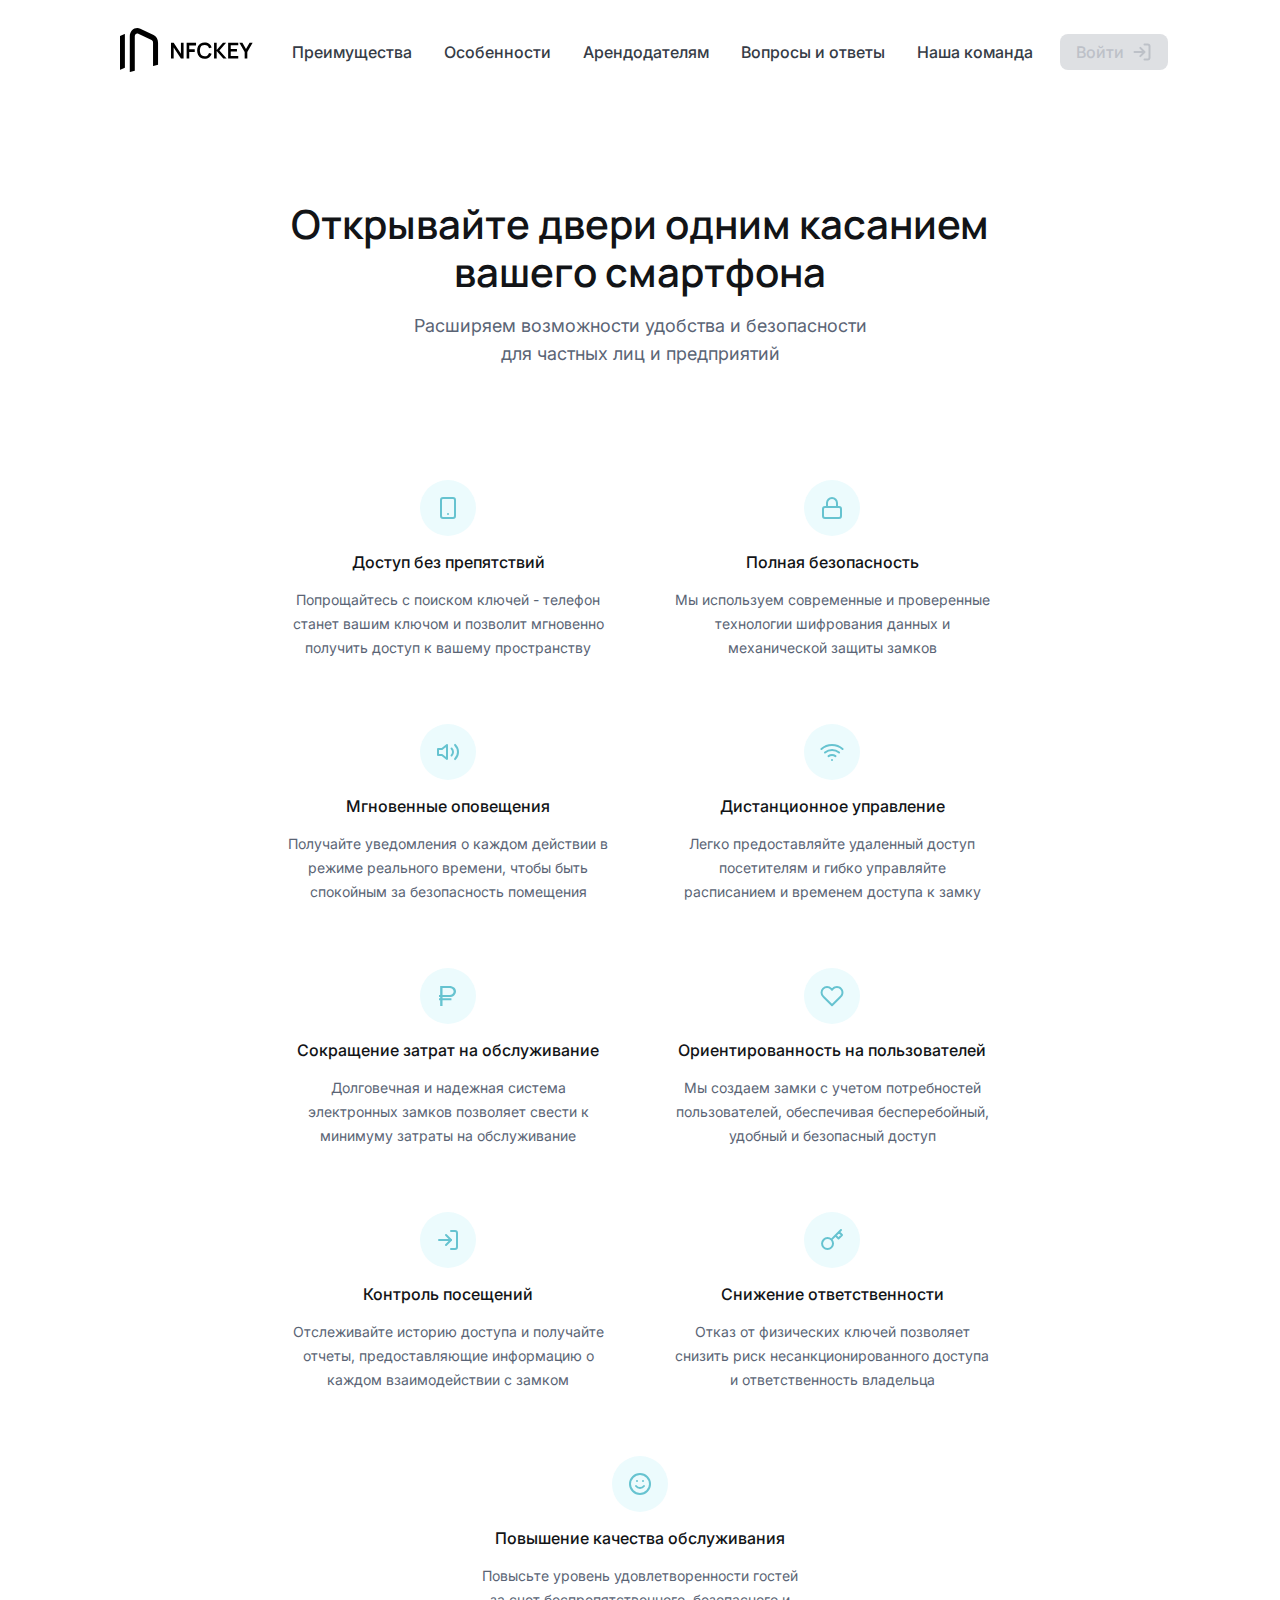
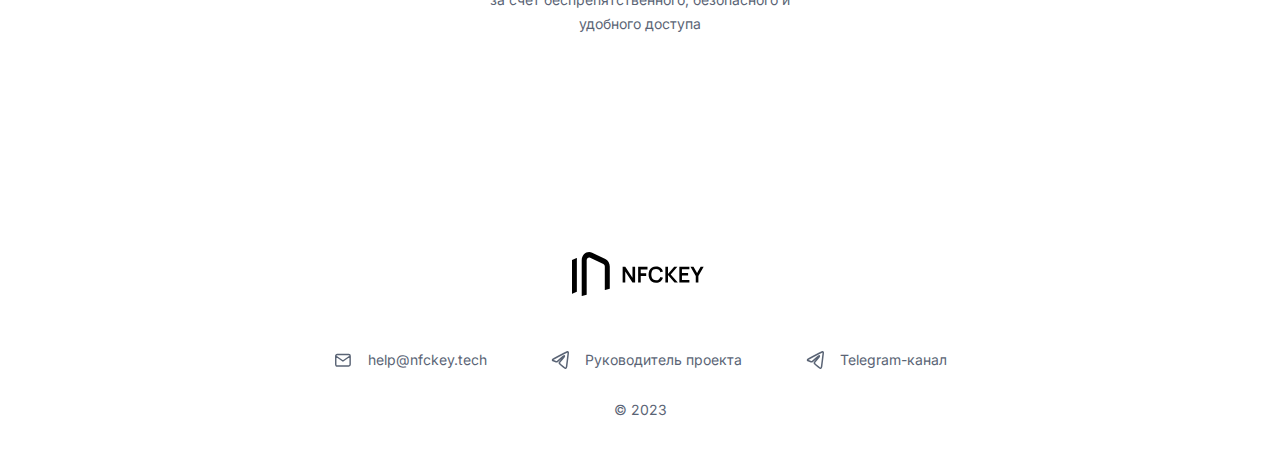
==== advantages.html @ e95ec953 "feat: :sparkles: add landlords page" ====
<!DOCTYPE html>
<html lang="ru" prefix="og: https://ogp.me/ns#">

<head>
  <meta charset="UTF-8">
  <meta http-equiv="X-UA-Compatible" content="IE=edge">
  <meta http-equiv="Content-Type" content="text/html; charset=UTF-8">
  <meta name="viewport" content="width=device-width, initial-scale=1.0">
  
  <title>NFCKEY - Преимущества</title>
  <meta name="description" content="Ознакомьтесь с преимуществами наших умных замков. Узнайте, как мы расширяем возможности удобства и безопасности для частных лиц и предприятий.">
  <meta name="keywords" content="NFCKEY, NFC замок, NFC-замок, замок с NFC, умный замок, преимущества, преимущества замка, для корпоративных клиентов, для юридических лиц">
  
  <meta property="og:type" content="website">
  <meta property="og:title" content="NFCKEY - Преимущества">
  <meta property="og:description" content="Ознакомьтесь с преимуществами наших умных замков. Узнайте, как мы расширяем возможности удобства и безопасности для частных лиц и предприятий.">
  <meta property="og:image" content="https://nfckey.tech/images/thumbnail.png">
  <meta property="og:url" content="https://nfckey.tech">
  
  <meta name="twitter:card" content="summary_large_image">
  <meta name="twitter:title" content="NFCKEY - Преимущества">
  <meta name="twitter:description" content="Ознакомьтесь с преимуществами наших умных замков. Узнайте, как мы расширяем возможности удобства и безопасности для частных лиц и предприятий.">
  <meta name="twitter:image" content="https://nfckey.tech/images/thumbnail.png">

  <link rel="apple-touch-icon" sizes="180x180" href="/apple-touch-icon.png">
  <link rel="shortcut icon" type="image/x-icon" href="/favicon.ico">
  <link rel="icon" type="image/png" sizes="48x48" href="/favicon-48x48.png">
  <link rel="icon" type="image/png" sizes="32x32" href="/favicon-32x32.png">
  <link rel="icon" type="image/png" sizes="16x16" href="/favicon-16x16.png">
  <link rel="manifest" href="/site.webmanifest">
  <link rel="mask-icon" href="/safari-pinned-tab.svg" color="#5bbad5">
  <meta name="msapplication-TileColor" content="#ffffff">
  <meta name="theme-color" content="#ffffff">

  <meta name="yandex-verification" content="b63229a585d11a36" />

  <link rel="preconnect" href="https://fonts.googleapis.com">
  <link rel="preconnect" href="https://fonts.gstatic.com" crossorigin>
  <link rel="preload" as="style" href="https://fonts.googleapis.com/css2?family=Inter:wght@400;500&family=Manrope:wght@500;600;700&display=swap">
  <link rel="stylesheet" href="https://fonts.googleapis.com/css2?family=Inter:wght@400;500&family=Manrope:wght@500;600;700&display=swap">

  <link rel="stylesheet" href="css/style.css">
  <link rel="stylesheet" href="css/adaptive.css">
  <script src="js/main.js"></script>
</head>

<body>
  <header>
    <div class="container">
      <div class="header__row">
        <div class="logo">
          <a href="/"><img src="images/logo.svg" alt="Логотип NFCKEY" height="44px" class="logo-filter"></a>
        </div>
        <div class="menu__content">
          <div class="menu__action">
            <div class="menu__button">
              <div class="menu__button__base disabled">
                <a class="menu__button__base__text disabled h50-16-medium">Войти</a>
                <img src="images/login-disabled.svg">
              </div>
            </div>
          </div>
          <div class="menu__wrap-button">
            <img src="images/menu.svg" alt="Меню" class="menu__wrap-button__image">
          </div>
        </div>
        <div class="menu">
          <div class="menu__link">
            <div class="menu__link__item">
              <a href="./#advantages" class="menu__link__item__text h50-16-medium">Преимущества</a>
            </div>
          </div>
          <div class="menu__link">
            <div class="menu__link__item">
              <a href="./#features" class="menu__link__item__text h50-16-medium">Особенности</a>
            </div>
          </div>
          <div class="menu__link">
            <div class="menu__link__item">
              <a href="./landlords.html" class="menu__link__item__text h50-16-medium">Арендодателям</a>
            </div>
          </div>
          <div class="menu__link">
            <div class="menu__link__item">
              <a href="./#faq" class="menu__link__item__text h50-16-medium">Вопросы и ответы</a>
            </div>
          </div>
          <div class="menu__link">
            <div class="menu__link__item">
              <a href="./#team" class="menu__link__item__text h50-16-medium">Наша команда</a>
            </div>
          </div>
        </div>
      </div>
    </div>
  </header>

  <section id="advantages">
    <div class="container">
      <div class="row">
        <div class="subtitle-ca">
          <div class="subtitle-ca__content">
            <h1 class="subtitle-ca__content__title h400-40-semibold">Открывайте двери одним касанием вашего смартфона</h1>
            <p class="subtitle-ca__content__text para-medium-regular">Расширяем возможности удобства и безопасности <br id="adv__br">для частных лиц и предприятий</p>
          </div>
        </div>
        <div class="column column__advantages">
          <div class="advantage-column">
            <div class="advantage-column__content">
              <div class="icon-big">
                <img src="images/phone.svg" alt="Смартфон">
              </div>
            </div>
            <div class="advantage-column__content">
              <p class="advantage-column__content__title h50-16-medium">Доступ без препятствий</p>
              <p class="advantage-column__content__text para-xsmall-regular">Попрощайтесь с поиском ключей - телефон
                станет вашим ключом и позволит мгновенно получить доступ к вашему пространству</p>
            </div>
          </div>
          <div class="advantage-column">
            <div class="advantage-column__content">
              <div class="icon-big">
                <img src="images/lock.svg" alt="Замок">
              </div>
            </div>
            <div class="advantage-column__content">
              <p class="advantage-column__content__title h50-16-medium">Полная безопасность</p>
              <p class="advantage-column__content__text para-xsmall-regular">Мы используем современные и проверенные
                технологии шифрования данных и механической защиты замков</p>
            </div>
          </div>
          <div class="advantage-column">
            <div class="advantage-column__content">
              <div class="icon-big">
                <img src="images/notification.svg" alt="Уведомления">
              </div>
            </div>
            <div class="advantage-column__content">
              <p class="advantage-column__content__title h50-16-medium">Мгновенные оповещения</p>
              <p class="advantage-column__content__text para-xsmall-regular">Получайте уведомления о каждом действии в
                режиме реального времени, чтобы быть спокойным за безопасность помещения</p>
            </div>
          </div>
          <div class="advantage-column">
            <div class="advantage-column__content">
              <div class="icon-big">
                <img src="images/wireless.svg" alt="Дистанционное управление">
              </div>
            </div>
            <div class="advantage-column__content">
              <p class="advantage-column__content__title h50-16-medium">Дистанционное управление</p>
              <p class="advantage-column__content__text para-xsmall-regular">Легко предоставляйте удаленный доступ
                посетителям и гибко управляйте расписанием и временем доступа к замку</p>
            </div>
          </div>
          <div class="advantage-column">
            <div class="advantage-column__content">
              <div class="icon-big">
                <img src="images/ruble.svg" alt="Цена">
              </div>
            </div>
            <div class="advantage-column__content">
              <p class="advantage-column__content__title h50-16-medium">Сокращение затрат на обслуживание</p>
              <p class="advantage-column__content__text para-xsmall-regular">Долговечная и надежная система электронных
                замков позволяет свести к минимуму затраты на обслуживание</p>
            </div>
          </div>
          <div class="advantage-column">
            <div class="advantage-column__content">
              <div class="icon-big">
                <img src="images/heart.svg" alt="&lt;3">
              </div>
            </div>
            <div class="advantage-column__content">
              <p class="advantage-column__content__title h50-16-medium">Ориентированность на пользователей</p>
              <p class="advantage-column__content__text para-xsmall-regular">Мы создаем замки с учетом потребностей
                пользователей, обеспечивая бесперебойный, удобный и безопасный доступ</p>
            </div>
          </div>
          <div class="advantage-column">
            <div class="advantage-column__content">
              <div class="icon-big">
                <img src="images/enter.svg" alt="Вход">
              </div>
            </div>
            <div class="advantage-column__content">
              <p class="advantage-column__content__title h50-16-medium">Контроль посещений</p>
              <p class="advantage-column__content__text para-xsmall-regular">Отслеживайте историю доступа и получайте отчеты, предоставляющие информацию о каждом взаимодействии с замком</p>
            </div>
          </div>
          <div class="advantage-column">
            <div class="advantage-column__content">
              <div class="icon-big">
                <img src="images/key.svg" alt="Ключ">
              </div>
            </div>
            <div class="advantage-column__content">
              <p class="advantage-column__content__title h50-16-medium">Снижение ответственности</p>
              <p class="advantage-column__content__text para-xsmall-regular">Отказ от физических ключей позволяет снизить риск несанкционированного доступа и ответственность владельца</p>
            </div>
          </div>
          <div class="advantage-column">
            <div class="advantage-column__content">
              <div class="icon-big">
                <img src="images/smile.svg" alt="Удовлетворенный гость">
              </div>
            </div>
            <div class="advantage-column__content">
              <p class="advantage-column__content__title h50-16-medium">Повышение качества обслуживания</p>
              <p class="advantage-column__content__text para-xsmall-regular">Повысьте уровень удовлетворенности гостей за счет беспрепятственного, безопасного и удобного доступа</p>
            </div>
          </div>
        </div>
      </div>
    </div>
  </section>

  <footer>
    <div class="container">
      <div class="row footer__row">
        <div class="logo">
          <a href="/"><img src="images/logo.svg" alt="Логотип NFCKEY" height="44px" class="logo-filter"></a>
        </div>
        <div class="footer__content">
          <!-- <div class="footer__social-group">
            <a href="https://t.me/nfckey" target="_blank" class="footer__social-group__social">
              <img src="images/telegram.svg" alt="Telegram">
            </a>
          </div> -->
          <div class="column">
            <div class="footer-contacts-column">
              <img src="images/mail.svg" alt="Электронная почта" width="18px">
              <a href="mailto:help@nfckey.tech" class="footer-contacts__link para-xsmall-regular">help@nfckey.tech</a>
            </div>
            <div class="footer-contacts-column">
              <img src="images/telegram-no-bg.svg" alt="Telegram" width="18px">
              <a href="https://t.me/jr557_m" class="footer-contacts__link para-xsmall-regular">Руководитель проекта</a>
            </div>
            <div class="footer-contacts-column">
              <img src="images/telegram-no-bg.svg" alt="Telegram" width="18px">
              <a href="https://t.me/nfckey" class="footer-contacts__link para-xsmall-regular">Telegram-канал</a>
            </div>
          </div>
          <p class="footer__copyright h25-14-regular">&copy; 2023</p>
        </div>
      </div>
    </div>
  </footer>
</body>
</html>
---- css/style.css ----
body {
    max-width: 1440px;
    margin: 0 auto;
    background: var(--white);
    display: flex;
    flex-direction: column;
    align-items: stretch;
}

p, h1, h2, h3, h4, h5 {
    margin: 0;
}

section:not(#hero) {
    padding: 96px 80px;
}

section:not(#features) {
    max-width: 1440px;
    display: flex;
    justify-content: center;
}

/* ---------------------------------------- */
/*                CONTAINERS                */
/* ---------------------------------------- */

.container {
    padding: 0px 32px;
    max-width: 1280px;
}

.row {
    max-width: 1216px;
    display: flex;
    flex-direction: column;
    justify-content: center;
    align-items: center;
    gap: 96px;
}

.column {
    display: flex;
    align-items: center;
    justify-content: center;
    gap: 32px;
}

/* ---------------------------------------- */
/*                  HEADER                  */
/* ---------------------------------------- */

header {
    padding: 20px 80px 20px 80px;
}

.d-none {
    display: none;
}

.text-center {
    text-align: center;
}

.header__row {
    display: flex;
    flex-direction: row;
    justify-content: space-between;
    align-items: center;
}

.logo {
    display: flex;
    padding: 8px;
    flex-direction: column;
    justify-content: center;
    align-items: flex-start;
    gap: 8px;
}

.logo__text {
    color: var(--black);
    text-align: center;
    text-decoration: none;
    font-family: Manrope;
    font-size: 1.5rem;
    font-style: normal;
    font-weight: 700;
    line-height: 32px; /* 133.333% */
    transition: 0.3s ease;
}

.logo__text:where(:hover, :focus-visible) {
    color: var(--pri-teal-400);
    outline: none;
}

.logo-filter {
    transition: filter 0.3s ease;
}

.logo-filter:hover {
    filter: invert(72%) sepia(30%) saturate(593%) hue-rotate(139deg) brightness(95%) contrast(82%);
}

.menu {
    display: flex;
    align-items: flex-start;
    gap: 16px;
}

.menu-padding {
    padding-top: 24px;
}

.menu__link {
    display: flex;
    padding: 8px;
    flex-direction: row;
    align-items: flex-start;
    gap: 8px;
}

.menu__link__item {
    display: flex;
    align-items: center;
    gap: 8px;
}

.menu__link__item__text {
    color: var(--neutral-200);
    text-align: center;
    text-decoration: none;
    background: linear-gradient(90deg, var(--pri-teal-400), var(--pri-teal-300)) no-repeat right bottom / 0 1px;
    transition: background-size 350ms, color 300ms;
    padding-bottom: 1px;
}

.menu__link__item__text:where(:hover, :focus-visible) {
    background-size: 100% 1px;
    background-position-x: left;
    color: var(--pri-teal-300);
    outline: none;
}

.menu__content {
    display: flex;
    justify-content: flex-end;
    align-items: center;
    gap: 16px;
    order: 3;
}

.menu__action {
    display: flex;
    flex-direction: column;
    justify-content: center;
    align-items: flex-end;
    gap: 8px;
}

.menu__button {
    display: flex;
    justify-content: center;
    align-items: center;
}

.menu__button__base {
    display: flex;
    padding: 8px 16px;
    justify-content: center;
    align-items: center;
    gap: 8px;
    border-radius: 8px;
    background: var(--neutral-1200);
}

.menu__button__base.disabled {
    background: var(--neutral-800);
}

.menu__button__base__text {
    color: var(--neutral-400);
    text-align: center;
    text-decoration: none;
}

.menu__button__base__text.disabled {
    color: var(--neutral-700);
    cursor: default;
}

.menu__wrap-button {
    display: none;
    padding: 8px;
    cursor: pointer;
}

/* ---------------------------------------- */
/*                   HERO                   */
/* ---------------------------------------- */

.hero__gradient {
    z-index: -1;
    position: relative;
    top: 129px;
    left: 105px;
    width: 0px;
    height: 0px;
    flex-shrink: 0;
}

.hero__gradient__ellipse1 {
    z-index: -1;
    position: absolute;
    width: 314px;
    height: 314px;
    flex-shrink: 0;
    border-radius: 314px;
    background: linear-gradient(313deg, #77FFF7 45%, rgba(1, 255, 179, 0.00) 100%);
    filter: blur(124px);
}

.hero__gradient__ellipse2 {
    z-index: -2;
    position: absolute;
    left: 89px;
    width: 314px;
    height: 314px;
    flex-shrink: 0;
    border-radius: 314px;
    background: linear-gradient(313deg, #0038FF 0%, rgba(246, 252, 255, 0.00) 100%);
    filter: blur(124px);
}

.hero {
    display: inline-flex;
    padding: 32px 80px;
    flex-direction: column;
    justify-content: center;
    align-items: center;
    gap: 8px;
}

.content {
    display: flex;
    max-width: 592px;
    flex-direction: column;
    justify-content: center;
    align-items: flex-start;
    gap: 16px;
}

.hero__row {
    display: flex;
    justify-content: center;
    align-items: center;
    gap: 32px;
}

.hero__column {
    display: flex;
    max-width: 592px;
    flex-direction: column;
    align-items: flex-start;
    gap: 32px;
}

.hero__heading {
    align-self: stretch;
    color: var(--neutral-50);
}

.hero__subheading {
    width: 528px;
    color: var(--neutral-400);
}

.hero__button {
    display: flex;
    padding: 16px;
    justify-content: center;
    align-items: center;
    gap: 8px;
    border-radius: 8px;
    background: var(--pri-teal-400);
    text-decoration: none;
    transition: 0.3s;
}

.button-md:hover,
.hero__button:hover {
    background: var(--pri-teal-300);
}

.button-md:focus,
.hero__button:focus,
.button-light:focus {
    outline: none;
    box-shadow: 0px 0px 0px 2px var(--pri-teal-400), 0px 0px 0px 4px rgba(102, 195, 208, 0.10);
}

.hero__button__text {
    color: var(--white);
    text-align: center;
    text-decoration: none;
    white-space: nowrap;
}

.hero__image-container {
    display: flex;
    max-width: 592px;
    width: 100%;
    padding-bottom: 0px;
    flex-direction: column;
    align-items: center;
    border-radius: 4px;
}

.hero__image-container__image {
    max-width: 100%;
    height: auto;
}

#hero-ll {
    background: url("../images/stars-bg.png") no-repeat center / contain;
}

.hero-ll__content {
    display: flex;
    max-width: 832px;
    flex-direction: column;
    align-items: center;
    gap: 16px;
}

.hero-ll__content__title {
    color: var(--neutral-50, #121417);
    text-align: center;
}

.hero-ll__content__text {
    max-width: 648px;
    color: var(--neutral-400, #5A6475);
    text-align: center;
}

/* ---------------------------------------- */
/*               INFOGRAPHICS               */
/* ---------------------------------------- */

#infographics {
    padding-bottom: 0;
}

.infographics-image-container {
    max-width: 968px;
    width: 100%;
    display: flex;
    flex-direction: column;
    align-items: center;
    cursor: pointer;
}

.infographics-image-container__image {
    max-width: 100%;
    height: auto;
    border-radius: 8px;
}

.button-light {
    display: flex;
    padding: 12px 16px;
    justify-content: center;
    align-items: center;
    gap: 8px;
    border-radius: 8px;
    background: var(--pri-teal-900);
    text-decoration: none;
    transition: background-color 0.3s;
}

.button-light:hover {
    background: var(--pri-teal-800);
}

.button-light__text {
    color: var(--pri-teal-300);
    text-align: center;
    text-decoration: none;
}

/* ---------------------------------------- */
/*                ADVANTAGES                */
/* ---------------------------------------- */

.column__advantages {
    flex-wrap: wrap;
}

.advantage-column {
    display: flex;
    padding: 16px;
    flex-direction: column;
    justify-content: center;
    align-items: center;
    gap: 16px;
}

.advantage-column__content {
    display: flex;
    flex-direction: column;
    align-items: center;
    gap: 16px;
}

.advantage-column__content__title {
    max-width: 352px;
    color: var(--neutral-50);
    text-align: center;
}

.advantage-column__content__text {
    max-width: 320px;
    color: var(--neutral-400);
    text-align: center;
}

.icon-big {
    display: flex;
    padding: 16px;
    justify-content: center;
    align-items: center;
    gap: 8px;
    border-radius: 240px;
    background: var(--pri-teal-900);
}

.adv-container {
    display: flex;
    flex-direction: column;
    justify-content: center;
    align-items: center;
    gap: 32px;
}

.adv-row {
    display: flex;
    justify-content: center;
    align-items: flex-start;
    gap: 32px;
}

.adv-card {
    max-width: 592px;
    padding: 36px 48px;
    box-sizing: border-box;
    display: flex;
    flex-direction: column;
    align-items: flex-start;
    gap: 8px;
    border-radius: 16px;
    border: 1px solid var(--neutral-1300, #F1F1F2);
    background: var(--white, #FFF);
    box-shadow: 0px 1px 2px 0px rgba(205, 205, 205, 0.25);
}

.adv-card__content {
    display: flex;
    max-width: 496px;
    flex-direction: column;
    align-items: flex-start;
    gap: 14px;
    align-self: stretch;
}

.adv-card__content__title {
    color: var(--neutral-50, #121417);
}

.adv-card__content__text {
    color: var(--neutral-400, #5A6475);
}

/* ---------------------------------------- */
/*                 FEATURES                 */
/* ---------------------------------------- */

.features__container__column {
    display: flex;
    justify-content: space-between;
    align-items: center;
    gap: 32px;
}

.features__column {
    max-width: 1216px;
    display: flex;
    flex-direction: column;
    align-items: center;
    gap: 32px;
}

.features__feature {
    display: flex;
    align-items: flex-start;
    align-self: stretch;
    gap: 16px;
}

.features__feature__icon {
    flex-shrink: 0;
}

.features__feature__content {
    display: flex;
    flex-direction: column;
    justify-content: center;
    align-items: flex-start;
    gap: 4px;
}

.features__feature__content__title {
    max-width: 576px;
    color: var(--neutral-50);
}

.features__feature__content__text {
    max-width: 576px;
    color: var(--neutral-400);
}

.features__image-container {
    display: flex;
    max-width: 513px;
    width: 100%;
    flex-direction: column;
    align-items: center;
}

.features__image-container__image {
    max-width: 100%;
    height: auto;
}

/* ---------------------------------------- */
/*               Subscription               */
/* ---------------------------------------- */

.g-16 {
    gap: 16px !important;
}

.sub-card {
    display: flex;
    width: 292px;
    padding: 24px;
    box-sizing: border-box;
    flex-direction: column;
    align-items: center;
    gap: 16px;
    border-radius: 16px;
    border: 1px solid var(--neutral-1300, #F1F1F2);
    background: var(--white, #FFF);
}

.sub-card-light {
    border: 1px solid var(--pri-teal-800, #C7F3F9);
}

.sub-card__head {
    display: flex;
    flex-direction: column;
    align-items: center;
    gap: 8px;
    align-self: stretch;
}

.sub-card__head-title {
    color: var(--neutral-50, #121417);
    text-align: center;
    white-space: nowrap;
}

.sub-card__head-period {
    color: var(--neutral-200, #363C46);
}

.badge {
    display: flex;
    padding: 4px 8px;
    justify-content: center;
    align-items: center;
    gap: 8px;
    border-radius: 240px;
    border: 1px solid var(--neutral-1000, #E6E7E9);
    background: var(--neutral-1300, #F1F1F2);
}

.badge-light {
    border: 1px solid var(--pri-teal-800, #C7F3F9);
    background: var(--pri-teal-900, #ECFBFD);
}

.badge__text {
    color: var(--neutral-200, #363C46);
    text-align: center;
}

.badge__text-light {
    color: var(--pri-purple-400, #66C3D0);
}

.delimiter {
    width: 244px;
    height: 1px;
    background: var(--neutral-1300, #F1F1F2);
}

.delimiter-light {
    background: var(--pri-teal-800, #C7F3F9);
}

.bullet-points {
    display: flex;
    flex-direction: column;
    align-items: flex-start;
    gap: 16px;
    align-self: stretch;
}

.bullet-points__item {
    display: flex;
    align-items: flex-start;
    gap: 6px;
    align-self: stretch;
}

.bullet-points__item__icon {
    width: 24px;
    height: 24px;
    line-height: 24px !important;
    color: var(--pri-purple-400, #66C3D0);
    text-align: center;
}

.bullet-points__item__icon-wide {
    width: 34px;
    text-align: left;
}

.bullet-points__item__text {
    flex: 1 0 0;
    line-height: 24px !important;
    color: var(--neutral-200, #363C46);
}

.button-md {
    display: flex;
    justify-content: center;
    align-items: center;
    align-self: stretch;
    padding: 12px 16px;
    gap: 8px;
    flex: 1 0 0;
    border-radius: 8px;
    background: var(--pri-teal-400, #66C3D0);
    text-decoration: none;
    transition: background-color 0.3s;
}

.button-md__text {
    color: var(--white, #FFF);
    text-align: center;
}

/* ---------------------------------------- */
/*                   FAQ                    */
/* ---------------------------------------- */

.faq__column {
    display: flex;
    max-width: 704px;
    flex-direction: column;
    align-items: flex-start;
    align-self: stretch;
    gap: 16px;
}

.faq-row-g90 {
    display: flex;
    align-items: flex-start;
    gap: 90px;
}

.faq__subtitle-la {
    display: flex;
    flex-direction: column;
    align-items: flex-start;
    gap: 32px;
}

.faq__subtitle-la__content {
    display: flex;
    max-width: 422px;
    flex-direction: column;
    justify-content: center;
    align-items: flex-start;
    gap: 16px;
}

.faq__subtitle-la__content__title {
    color: var(--neutral-50, #121417);
}

.faq__subtitle-la__action {
    display: flex;
    flex-wrap: wrap;
    align-items: center;
    gap: 8px;
}

.button-grey {
    display: flex;
    justify-content: center;
    align-items: center;
    padding: 16px;
    gap: 8px;
    border-radius: 8px;
    background: var(--neutral-1200, #EEEFEF);
    text-decoration: none;
    transition: background-color 0.3s;
}

.button-grey__text {
    color: var(--neutral-400, #5A6475);
    text-align: center;
}

.faq__content {
    display: flex;
    padding: 24px 0px;
    flex-direction: column;
    justify-content: center;
    align-items: flex-start;
    gap: 16px;
    align-self: stretch;
    border-bottom: 1px solid var(--neutral-1000);
}

.faq__content__question {
    display: flex;
    justify-content: space-between;
    align-items: flex-start;
    align-self: stretch;
    cursor: pointer;
}

.faq__content__question__text {
    max-width: 636px;
    color: var(--neutral-50);
}

.faq__content__answer {
    max-width: 626px;
    max-height: 0;
    color: var(--neutral-400);
    overflow: hidden;
    transition: max-height 0.7s ease;
}

.neutral400 {
    color: var(--neutral-400);
}

/* ---------------------------------------- */
/*                   TEAM                   */
/* ---------------------------------------- */

.team__column {
    display: flex;
    justify-content: center;
    align-items: center;
    gap: 64px;
}

.team__avatar {
    display: flex;
    flex-direction: column;
    align-items: center;
    gap: 12px;
}

.team__avatar__name {
    display: flex;
    flex-direction: column;
    justify-content: center;
    align-items: center;
    gap: 16px;
}

.team__avatar__base {
    display: flex;
    width: 128px;
    height: auto;
    justify-content: center;
    align-items: center;
}

.team__avatar__base__image {
    width: 128px;
    height: auto;
    flex-shrink: 0;
    border-radius: 100%;
    border: 2px solid var(--white, #FFF);
}

.team__avatar__content {
    display: flex;
    width: 134px;
    flex-direction: column;
    align-items: center;
    gap: 4px;
}

.team__avatar__content__name {
    align-self: stretch;
    color: var(--neutral-50);
    text-align: center;
}

.team__avatar__content__designation {
    align-self: stretch;
    color: var(--neutral-400);
    text-align: center;
    align-content: center;
}

.team__avatar__socials {
    display: flex;
    padding: 4px 8px;
    flex-direction: column;
    justify-content: center;
    align-items: center;
    gap: 8px;
    align-self: stretch;
}

.team__avatar__socials__row {
    display: flex;
    align-items: flex-start;
    gap: 12px;
}

.team__avatar__socials__social {
    display: flex;
    align-items: flex-start;
    gap: 12px;
    cursor: pointer;
    transition: transform 0.3s;
}

.team__avatar__socials__social:hover {
    transform: scale(1.1);
}

/* ---------------------------------------- */
/*                TESTIMONIAL               */
/* ---------------------------------------- */

.testimonial__content {
    display: flex;
    max-width: 824px;
    flex-direction: column;
    align-items: center;
    gap: 32px;
}

.testimonial__content__logo {
    width: 98px;
    height: 98px;
}

.testimonial__content__text {
    align-self: stretch;
    color: var(--neutral-100);
    text-align: center;
}

.testimonial__content__text__span {
    color: var(--pri-teal-400);
}

.zoomable {
    max-width: 100%;
    max-height: 100%;
    transition: transform 0.3s ease;
}

.overlay {
    position: fixed;
    top: 0;
    left: 0;
    width: 100%;
    height: 100%;
    background-color: rgba(0, 0, 0, 0.7);
    display: none;
    justify-content: center;
    align-items: center;
    z-index: 1;
}

.zoomed-image {
    max-width: 100%;
    max-height: 100%;
    cursor: zoom-out;
}

#test__br-yvd {
    display: none;
}

.swiper-container {
    margin: 0 auto;
    display: flex;
    flex-direction: column;
    align-items: center;
    justify-content: center;
    gap: 8px;
}

.swiper {
    width: 100%;
    height: auto;
}

.imgSwiper {
    max-width: 100%;
    height: 80%;
}

.swiper-slide {
    display: flex;
    justify-content: center;
    align-items: center;
    background-size: cover;
    background-position: center;
    cursor: pointer;
}

.swiper-slide img {
    max-width: 100%;
    height: auto;
    border-radius: 8px;
    object-fit: contain;
}

.swiper-slide video {
    width: 100%; 
    height: auto;
    border-radius: 8px; 
}

.thumbSwiper {
    height: 20%;
    max-height: 312px;
    box-sizing: border-box;
    padding: 10px 0;
}

.thumbSwiper .swiper-slide {
    height: 20%;
    opacity: 0.4;
    overflow: hidden;
}

.thumbSwiper .swiper-slide-thumb-active {
    opacity: 1;
}

.thumbSwiper .swiper-slide img {
    width: 100%;
    height: 100%;
    max-height: 236px;
    border-radius: 8px;
    object-fit: cover;
    object-position: top;
}

/* ---------------------------------------- */
/*                    CTA                   */
/* ---------------------------------------- */

.cta__form {
    display: flex;
    justify-content: center;
    align-items: flex-start;
    align-self: stretch;
    flex-wrap: wrap;
    gap: 96px;
}

.cta__image {
    min-width: 0;
    flex: 1;
    display: flex;
    justify-content: center;
    border-radius: 4px;
}

.cta__image__gradient {
    z-index: 0;
    position: relative;
    width: 0px;
    height: 0px;
    flex-shrink: 0;
}

.cta__image__gradient__ellipse {
    position: absolute;
    top: -25px;
    left: -87px;
    width: 390px;
    height: 390px;
    flex-shrink: 0;
    border-radius: 390px;
    background: linear-gradient(180deg, #66C3D0 0%, rgba(128, 213, 225, 0.00) 100%);
    filter: blur(76.5px);
}

.cta__image__phone {
    z-index: 1;
    max-width: 100%;
    height: auto;
}

.cta__column {
    min-width: 0;
    max-width: 548px;
    flex: 1;
    display: flex;
    flex-direction: column;
    gap: 24px;
}

/* ---------------------------------------- */
/*                   FORM                   */
/* ---------------------------------------- */

.form-group {
    display: flex;
    flex-direction: column;
    gap: 8px;
}

.form-label {
    align-self: stretch;
    color: var(--neutral-200);
}

.form-input {
    display: flex;
    justify-content: space-between;
    padding: 8px 16px;
    align-self: stretch;
    border-radius: 8px;
    border: 1px solid var(--neutral-800);
    background: var(--white);
    color: var(--neutral-50);
    transition: box-shadow 0.3s ease;
}

.form-input:focus {
    outline: none;
    box-shadow: 0px 0px 0px 2px var(--pri-teal-400), 0px 0px 0px 4px rgba(102, 195, 208, 0.10);
}

.form-textarea {
    max-width: 548px;
    height: auto;
    padding: 8px 16px;
}

.form-button {
    width: 100%;
    padding: 16px;
    border: 0px;
    border-radius: 8px;
    background: var(--pri-teal-400);
    color: var(--white);
    text-align: center;
    text-decoration: none;
    display: flex;
    box-sizing: border-box;
    justify-content: center;
    align-items: center;
    gap: 8px;
    transition: 0.3s;
}

.form-button:hover {
    background: var(--pri-teal-300);
}

.form-button:focus {
    outline: none;
    box-shadow: 0px 0px 0px 2px var(--pri-teal-400), 0px 0px 0px 4px rgba(102, 195, 208, 0.10);
}

.radio-group {
    display: flex;
    justify-content: space-between;
}

.radio-group > p {
    color: var(--neutral-200)
}

.form-group__radio {
    display: flex;
    flex-direction: column;
    align-items: center;
    justify-content: center;
    gap: 6px;
}

.form-group__radio > input {
    -webkit-appearance: none;
    -moz-appearance: none;
    appearance: none;

    background-clip: border-box;
    border: 1px solid var(--neutral-600);
    border-radius: 50%;
    margin: 0 auto;

    width: 1.5em;
    height: 1.5em;
    transition: all 0.1s ease;
}

.form-group__radio > input:checked {
    background-color: var(--pri-teal-400);
}

.form-group__radio-label {
    color: var(--neutral-200);
}



/* ---------------------------------------- */
/*                  FOOTER                  */
/* ---------------------------------------- */

footer {
    display: flex;
    padding: 96px 80px 40px 80px;
    flex-direction: column;
    align-items: center;
    gap: 8px;

    background: var(--white, #FFF);
}

.footer__row {
    gap: 24px !important;
}

.footer__content {
    display: flex;
    flex-direction: column;
    align-items: center;
    gap: 12px;
    align-self: stretch;
}

.footer-contacts-column {
    display: flex;
    flex: 1;
    max-width: 300px;
    padding: 16px;
    justify-content: center;
    align-items: center;
    gap: 16px;
}

.footer-contacts__link {
    color: var(--neutral-400);
    text-align: center;
    text-decoration: none;
    white-space: nowrap;
    transition: color 0.3s ease;
}

.footer-contacts__link:hover {
    color: var(--pri-teal-400);
}

.footer__social-group {
    display: flex;
    justify-content: center;
    align-items: center;
    gap: 24px;
    margin-bottom: 24px;
}

.footer__social-group__social {
    display: flex;
    align-items: flex-start;
    gap: 24px;
    cursor: pointer;
    transition: transform 0.3s;
}

.footer__social-group__social:hover {
    transform: scale(1.1);
}

.footer__copyright {
    align-self: stretch;
    color: var(--neutral-400);
    text-align: center;
}

/* ---------------------------------------- */
/*          SUBTITLE - CENTER ALIGN         */
/* ---------------------------------------- */

.subtitle-ca {
    max-width: 1216px;
    display: flex;
    flex-direction: column;
    justify-content: center;
    align-items: center;
    gap: 8px;
}

.subtitle-ca__content {
    max-width: 704px;
    display: flex;
    flex-direction: column;
    justify-content: center;
    align-items: center;
    gap: 16px;
}

.subtitle-ca__content__subheading {
    align-self: stretch;
    color: var(--pri-teal-400);
    text-align: center;
}

.subtitle-ca__content__title {
    align-self: stretch;
    color: var(--neutral-50);
    text-align: center;
}

.subtitle-ca__content__text {
    max-width: 576px;
    color: var(--neutral-400);
    text-align: center;
}

.subtitle-ca__content__action {
    display: flex;
    flex-direction: column;
    justify-content: center;
    align-items: center;
    gap: 8px;
}

.subtitle-ca__content__action__button {
    display: flex;
    align-items: flex-start;
}

.subtitle-ca__content__action__button__base {
    display: flex;
    justify-content: center;
    align-items: center;
    gap: 8px;
}

.subtitle-ca__content__action__button__base__text {
    color: var(--pri-teal-400);
    text-align: center;
    text-decoration: none;
}

.subtitle-ca__content__action__button__base__text:where(:hover, :focus-visible) {
    color: var(--pri-teal-300);
    outline: none;
}

/* ---------------------------------------- */
/*           SUBTITLE - LEFT ALIGN          */
/* ---------------------------------------- */

.subtitle-la {
    max-width: 608px;
    display: flex;
    flex-direction: column;
    justify-content: center;
    align-items: flex-start;
    gap: 8px;
}

.subtitle-la__content {
    max-width: 608px;
    display: flex;
    flex-direction: column;
    align-items: flex-start;
    gap: 16px;
}

.subtitle-la__content__title {
    align-self: stretch;
    color: var(--neutral-50);
}

.subtitle-la__content__text {
    max-width: 576px;
    color: var(--neutral-400);
}

/* ---------------------------------------- */
/*                FONT STYLES               */
/* ---------------------------------------- */

.h900-96-bold {
    font-family: Manrope;
    font-size: 6rem; /* 96px */
    font-weight: 700;
    line-height: 114px;
}

.h900-96-semibold {
    font-family: Manrope;
    font-size: 6rem; /* 96px */
    font-weight: 600;
    line-height: 114px;
}

.h900-96-medium {
    font-family: Manrope;
    font-size: 6rem; /* 96px */
    font-weight: 500;
    line-height: 114px;
}

.h900-96-regular {
    font-family: Manrope;
    font-size: 6rem; /* 96px */
    font-weight: 400;
    line-height: 114px;
}

.h800-72-bold {
    font-family: Manrope;
    font-size: 4.5rem; /* 72px */
    font-weight: 700;
    line-height: 86px;
}

.h800-72-semibold {
    font-family: Manrope;
    font-size: 4.5rem; /* 72px */
    font-weight: 600;
    line-height: 86px;
}

.h800-72-medium {
    font-family: Manrope;
    font-size: 4.5rem; /* 72px */
    font-weight: 500;
    line-height: 86px;
}

.h800-72-regular {
    font-family: Manrope;
    font-size: 4.5rem; /* 72px */
    font-weight: 400;
    line-height: 86px;
}

.h700-62-bold {
    font-family: Manrope;
    font-size: 3.875rem; /* 62px */
    font-weight: 700;
    line-height: 72px;
}

.h700-62-semibold {
    font-family: Manrope;
    font-size: 3.875rem; /* 62px */
    font-weight: 600;
    line-height: 72px;
}

.h700-62-medium {
    font-family: Manrope;
    font-size: 3.875rem; /* 62px */
    font-weight: 500;
    line-height: 72px;
}

.h700-62-regular {
    font-family: Manrope;
    font-size: 3.875rem; /* 62px */
    font-weight: 400;
    line-height: 72px;
}

.h600-56-bold {
    font-family: Manrope;
    font-size: 3.5rem; /* 56px */
    font-weight: 700;
    line-height: 68px;
}

.h600-56-semibold {
    font-family: Manrope;
    font-size: 3.5rem; /* 56px */
    font-weight: 600;
    line-height: 68px;
}

.h600-56-medium {
    font-family: Manrope;
    font-size: 3.5rem; /* 56px */
    font-weight: 500;
    line-height: 68px;
}

.h600-56-regular {
    font-family: Manrope;
    font-size: 3.5rem; /* 56px */
    font-weight: 400;
    line-height: 68px;
}

.h500-48-bold {
    font-family: Manrope;
    font-size: 3rem; /* 48px */
    font-weight: 700;
    line-height: 56px;
}

.h500-48-semibold {
    font-family: Manrope;
    font-size: 3rem; /* 48px */
    font-weight: 600;
    line-height: 56px;
}

.h500-48-medium {
    font-family: Manrope;
    font-size: 3rem; /* 48px */
    font-weight: 500;
    line-height: 56px;
}

.h500-48-regular {
    font-family: Manrope;
    font-size: 3rem; /* 48px */
    font-weight: 400;
    line-height: 56px;
}

.h400-40-bold {
    font-family: Manrope;
    font-size: 2.5rem; /* 40px */
    font-weight: 700;
    line-height: 48px;
}

.h400-40-semibold {
    font-family: Manrope;
    font-size: 2.5rem; /* 40px */
    font-weight: 600;
    line-height: 48px;
}

.h400-40-medium {
    font-family: Manrope;
    font-size: 2.5rem; /* 40px */
    font-weight: 500;
    line-height: 48px;
}

.h400-40-regular {
    font-family: Manrope;
    font-size: 2.5rem; /* 40px */
    font-weight: 400;
    line-height: 48px;
}

.h300-32-bold {
    font-family: Manrope;
    font-size: 2rem; /* 32px */
    font-weight: 700;
    line-height: 40px;
}

.h300-32-semibold {
    font-family: Manrope;
    font-size: 2rem; /* 32px */
    font-weight: 600;
    line-height: 40px;
}

.h300-32-medium {
    font-family: Manrope;
    font-size: 2rem; /* 32px */
    font-weight: 500;
    line-height: 40px;
}

.h300-32-regular {
    font-family: Manrope;
    font-size: 2rem; /* 32px */
    font-weight: 400;
    line-height: 40px;
}

.h200-24-bold {
    font-family: Manrope;
    font-size: 1.5rem; /* 24px */
    font-weight: 700;
    line-height: 32px;
}

.h200-24-semibold {
    font-family: Manrope;
    font-size: 1.5rem; /* 24px */
    font-weight: 600;
    line-height: 32px;
}

.h200-24-medium {
    font-family: Manrope;
    font-size: 1.5rem; /* 24px */
    font-weight: 500;
    line-height: 32px;
}

.h200-24-regular {
    font-family: Manrope;
    font-size: 1.5rem; /* 24px */
    font-weight: 400;
    line-height: 32px;
}

.h100-20-bold {
    font-family: Manrope;
    font-size: 1.25rem; /* 20px */
    font-weight: 700;
    line-height: 24px;
}

.h100-20-semibold {
    font-family: Manrope;
    font-size: 1.25rem; /* 20px */
    font-weight: 600;
    line-height: 24px;
}

.h100-20-medium {
    font-family: Manrope;
    font-size: 1.25rem; /* 20px */
    font-weight: 500;
    line-height: 24px;
}

.h100-20-regular {
    font-family: Manrope;
    font-size: 1.25rem; /* 20px */
    font-weight: 400;
    line-height: 24px;
}

.h50-16-bold {
    font-family: Inter;
    font-size: 1rem; /* 16px */
    font-weight: 700;
    line-height: 20px;
}

.h50-16-semibold {
    font-family: Inter;
    font-size: 1rem; /* 16px */
    font-weight: 600;
    line-height: 20px;
}

.h50-16-medium {
    font-family: Inter;
    font-size: 1rem; /* 16px */
    font-weight: 500;
    line-height: 20px;
}

.h50-16-regular {
    font-family: Inter;
    font-size: 1rem; /* 16px */
    font-weight: 400;
    line-height: 20px;
}

.h25-14-bold {
    font-family: Inter;
    font-size: 0.875rem; /* 14px */
    font-weight: 700;
    line-height: 20px;
}

.h25-14-semibold {
    font-family: Inter;
    font-size: 0.875rem; /* 14px */
    font-weight: 600;
    line-height: 20px;
}

.h25-14-medium {
    font-family: Inter;
    font-size: 0.875rem; /* 14px */
    font-weight: 500;
    line-height: 20px;
}

.h25-14-regular {
    font-family: Inter;
    font-size: 0.875rem; /* 14px */
    font-weight: 400;
    line-height: 20px;
}

.h05-12-bold {
    font-family: Inter;
    font-size: 0.75rem;
    /* 12px */
    font-weight: 700;
    line-height: 16px;
}

.h05-12-semibold {
    font-family: Inter;
    font-size: 0.75rem; /* 12px */
    font-weight: 600;
    line-height: 16px;
}

.h05-12-medium {
    font-family: Inter;
    font-size: 0.75rem; /* 12px */
    font-weight: 500;
    line-height: 16px;
}

.h05-12-regular {
    font-family: Inter;
    font-size: 0.75rem; /* 12px */
    font-weight: 400;
    line-height: 16px;
}

.para-h75-18-bold {
    font-family: Inter;
    font-size: 1.125rem; /* 18px */
    font-weight: 700;
    line-height: 24px;
}

.para-h75-18-semibold {
    font-family: Inter;
    font-size: 1.125rem; /* 18px */
    font-weight: 600;
    line-height: 24px;
}

.para-h75-18-medium {
    font-family: Inter;
    font-size: 1.125rem; /* 18px */
    font-weight: 500;
    line-height: 24px;
}

.para-h75-18-regular {
    font-family: Inter;
    font-size: 1.125rem; /* 18px */
    font-weight: 400;
    line-height: 24px;
}

.para-xlarge-regular {
    font-family: Inter;
    font-size: 1.5rem; /* 24px */
    font-weight: 400;
    line-height: 32px;
}

.para-xlarge-medium {
    font-family: Inter;
    font-size: 1.5rem; /* 24px */
    font-weight: 500;
    line-height: 32px;
}

.para-large-regular {
    font-family: Inter;
    font-size: 1.25rem; /* 20px */
    font-weight: 400;
    line-height: 28px;
}

.para-large-medium {
    font-family: Inter;
    font-size: 1.25rem; /* 20px */
    font-weight: 500;
    line-height: 28px;
}

.para-medium-regular {
    font-family: Inter;
    font-size: 1.125rem; /* 18px */
    font-weight: 400;
    line-height: 28px;
}

.para-medium-medium {
    font-family: Inter;
    font-size: 1.125rem; /* 18px */
    font-weight: 500;
    line-height: 28px;
}

.para-small-regular {
    font-family: Inter;
    font-size: 1rem; /* 16px */
    font-weight: 400;
    line-height: 28px;
}

.para-small-medium {
    font-family: Inter;
    font-size: 1rem; /* 16px */
    font-weight: 500;
    line-height: 28px;
}

.para-xsmall-regular {
    font-family: Inter;
    font-size: 0.875rem; /* 14px */
    font-weight: 400;
    line-height: 24px;
}

.para-xsmall-medium {
    font-family: Inter;
    font-size: 0.875rem; /* 14px */
    font-weight: 500;
    line-height: 24px;
}

/* ---------------------------------------- */
/*                  COLORS                  */
/* ---------------------------------------- */

:root {
    --black: #000000;
    --white: #ffffff;
    --pri-teal-50: #0e3a40;
    --pri-teal-100: #165f69;
    --pri-teal-200: #2897a6;
    --pri-teal-300: #50b5c4;
    --pri-teal-400: #66c3d0;
    --pri-teal-500: #7dd0dc;
    --pri-teal-600: #94dee8;
    --pri-teal-700: #ace4ec;
    --pri-teal-800: #c7f3f9;
    --pri-teal-900: #ecfbfd;
    --neutral-50: #121417;
    --neutral-100: #24282f;
    --neutral-200: #363c46;
    --neutral-300: #48505e;
    --neutral-400: #5a6475;
    --neutral-500: #7b8391;
    --neutral-600: #9ca2ac;
    --neutral-700: #bdc1c8;
    --neutral-800: #dee0e3;
    --neutral-900: #e3e4e7;
    --neutral-1000: #e6e7e9;
    --neutral-1100: #ebeced;
    --neutral-1200: #eeefef;
    --neutral-1300: #f1f1f2;
    --neutral-1400: #fdfdfe;
    --error-50: #2c0f11;
    --error-100: #581d22;
    --error-200: #832c32;
    --error-300: #af3a43;
    --error-400: #db4954;
    --error-500: #e26d76;
    --error-600: #e99298;
    --error-700: #f1b6bb;
    --error-800: #f8dbdd;
    --warning-50: #2c1e08;
    --warning-100: #583d10;
    --warning-200: #845b19;
    --warning-300: #b07a21;
    --warning-400: #dc9829;
    --warning-500: #e3ad54;
    --warning-600: #eac17f;
    --warning-700: #f1d6a9;
    --warning-800: #f8ead4;
    --success-50: #061a10;
    --success-100: #0c3320;
    --success-200: #134d2f;
    --success-300: #19663f;
    --success-400: #1f804f;
    --success-500: #4c9972;
    --success-600: #79b395;
    --success-700: #a5ccb9;
    --success-800: #d2e6dc;
}

::-webkit-scrollbar {
    width: 0.3rem;
    height: 0.3rem;
}

::-webkit-scrollbar-thumb {
    border-radius: 1rem;
    background: var(--neutral-400);
    transition: all 0.5s ease-in-out;
}

::-webkit-scrollbar-thumb:hover {
    background: var(--pri-teal-400);
    background-clip: padding-box;
}
---- css/adaptive.css ----
/* Media query for screens smaller than 1345px */
@media screen and (max-width: 1344.98px) {
    .swiper-container {
        margin: 0;
    }
}

/* Media query for screens smaller than 1280px */
@media screen and (max-width: 1279.98px) {
    header {
        padding: 20px 32px 20px 32px;
    }

    section:not(#hero) {
        padding: 96px 32px;
    }

    .row {
        gap: 48px;
    }

    .column {
        gap: 32px;
        flex-wrap: wrap;
    }

    .header__row {
        flex-wrap: wrap;
    }

    .menu {
        flex: 0 0 100%;
        flex-direction: column;
        align-items: center;
        order: 3;
        transition: max-height 0.5s ease;
        max-height: 0;
        overflow: hidden;
        gap: 8px;
    }

    .menu__wrap-button {
      display: flex;
      justify-content: flex-end;
      align-items: flex-start;
      gap: 8px;
    }

    .hero__gradient {
        top: 75px;
        left: 25%;
    }

    .hero {
        padding: 128px 32px 32px 32px;
    }

    .hero__row {
        flex-wrap: wrap;
    }

    .hero__column {
        align-items: center;
    }

    .hero__heading {
        text-align: center;
    }
    
    .hero__subheading {
        width: 100%;
        max-width: 528px;
        text-align: center;
    }

    .features__container__column {
        flex-direction: column;
    }

    .team__column {
        flex-wrap: wrap;
    }

    .testimonial__content__text {
        font-size: 24px;
        font-style: normal;
        font-weight: 500;
        line-height: 32px; /* 133.333% */
    }

    .subtitle-ca {
        max-width: 640px;
        gap: 16px;
    }
    
    .subtitle-ca__content {
        max-width: 704px;
        gap: 16px;
    }

    .subtitle-la__content__title {
        text-align: center;
    }
    
    .subtitle-la__content__text {
        text-align: center;
    }
}

/* Media query for screens smaller than 1187px */
@media screen and (max-width: 1286.98px) {
    .adv-row {
        flex-wrap: wrap;
    }
}

/* Media query for screens smaller than 954px */
@media screen and (max-width: 953.98px) {
    .faq-row-g90 {
        flex-wrap: wrap;
    }

    .cta__form {
        gap: 64px
    }

    .cta__image {
        flex-basis: calc(50%);
        order: 1;
    }
    
    .cta__column {
        flex-basis: calc(50%);
    }

    #confirm {
        padding-bottom: 36px;
    }

    .footer__content .column {
        gap: 0px;
    }
}

/* Media query for screens smaller than 525px */
@media screen and (max-width: 524.98px) {
    header {
        padding: 20px 16px 20px 16px;
    }

    section:not(#hero) {
        padding: 64px 16px;
    }

    .container {
        padding: 0px;
    }
    
    .hero__gradient {
        top: 65px;
        left: 50px;
    }

    .hero__gradient__ellipse1 {
        width: 157px;
        height: 157px;
        border-radius: 157px;
        filter: blur(62px);
    }
    
    .hero__gradient__ellipse2 {
        left: 44px;
        width: 157px;
        height: 157px;
        border-radius: 157px;
        filter: blur(62px);
    }
    
    .hero {
        padding: 64px 16px;
    }
    
    .hero__heading {
        font-size: 2.5rem; /* 40px */
        font-weight: 600;
        line-height: 48px;
    }

    .hero__subheading {
        font-size: 1rem; /* 16px */
        font-weight: 400;
        line-height: 28px;
    }

    .hero__button {
        flex: 1 0 0;
        align-self: stretch;
    }

    .hero-ll__content__title {
        font-size: 2.5rem; /* 40px */
        font-weight: 600;
        line-height: 48px;
    }

    .hero-ll__content__text {
        font-size: 1rem; /* 16px */
        font-weight: 400;
        line-height: 28px;
    }

    .advantage-column {
        padding: 16px 0;
    }

    .faq__content__question__text {
        font-size: 1rem; /* 16px */
        font-weight: 500;
        line-height: 28px;
    }
    
    .faq__content__answer {
        font-size: 0.875rem; /* 14px */
        font-weight: 400;
        line-height: 24px;
    }

    .testimonial__content__text {
        font-size: 20px;
        line-height: 24px; /* 120% */
    }

    .swiper-container {
        padding: 0 16px;
    }

    .subtitle-ca {
        max-width: 343px;
        gap: 32px;
    }

    .subtitle-ca__content {
        max-width: 704px;
        gap: 16px;
    }

    .subtitle-ca__content__title,
    .subtitle-la__content__title {
        font-size: 32px;
        font-style: normal;
        font-weight: 600;
        line-height: 40px; /* 125% */
    }

    .adv-card__content__text,
    .subtitle-ca__content__text,
    .subtitle-la__content__text {
        font-size: 1rem; /* 16px */
        font-weight: 400;
        line-height: 28px;
    }
}

/* Media query for screens smaller than 864px */
@media screen and (max-width: 863.98px) {
    #hero-ll {
        padding: 0px 80px 0px 80px !important;
    }

    .adv_nth .advantage-column:nth-child(n+4) {
        display: none;
    }
}

/* Media query for screens smaller than 675px */
@media screen and (max-width: 674.98px) {
    #test__br {
        display: none;
    }
}

/* Media query for screens smaller than 586px */
@media screen and (max-width: 585.98px) {
    #adv__br {
        display: none;
    }
}

/* Media query for screens smaller than 327px */
@media screen and (max-width: 326.98px) {
    #test__br-yvd {
        display: initial;
    }
}
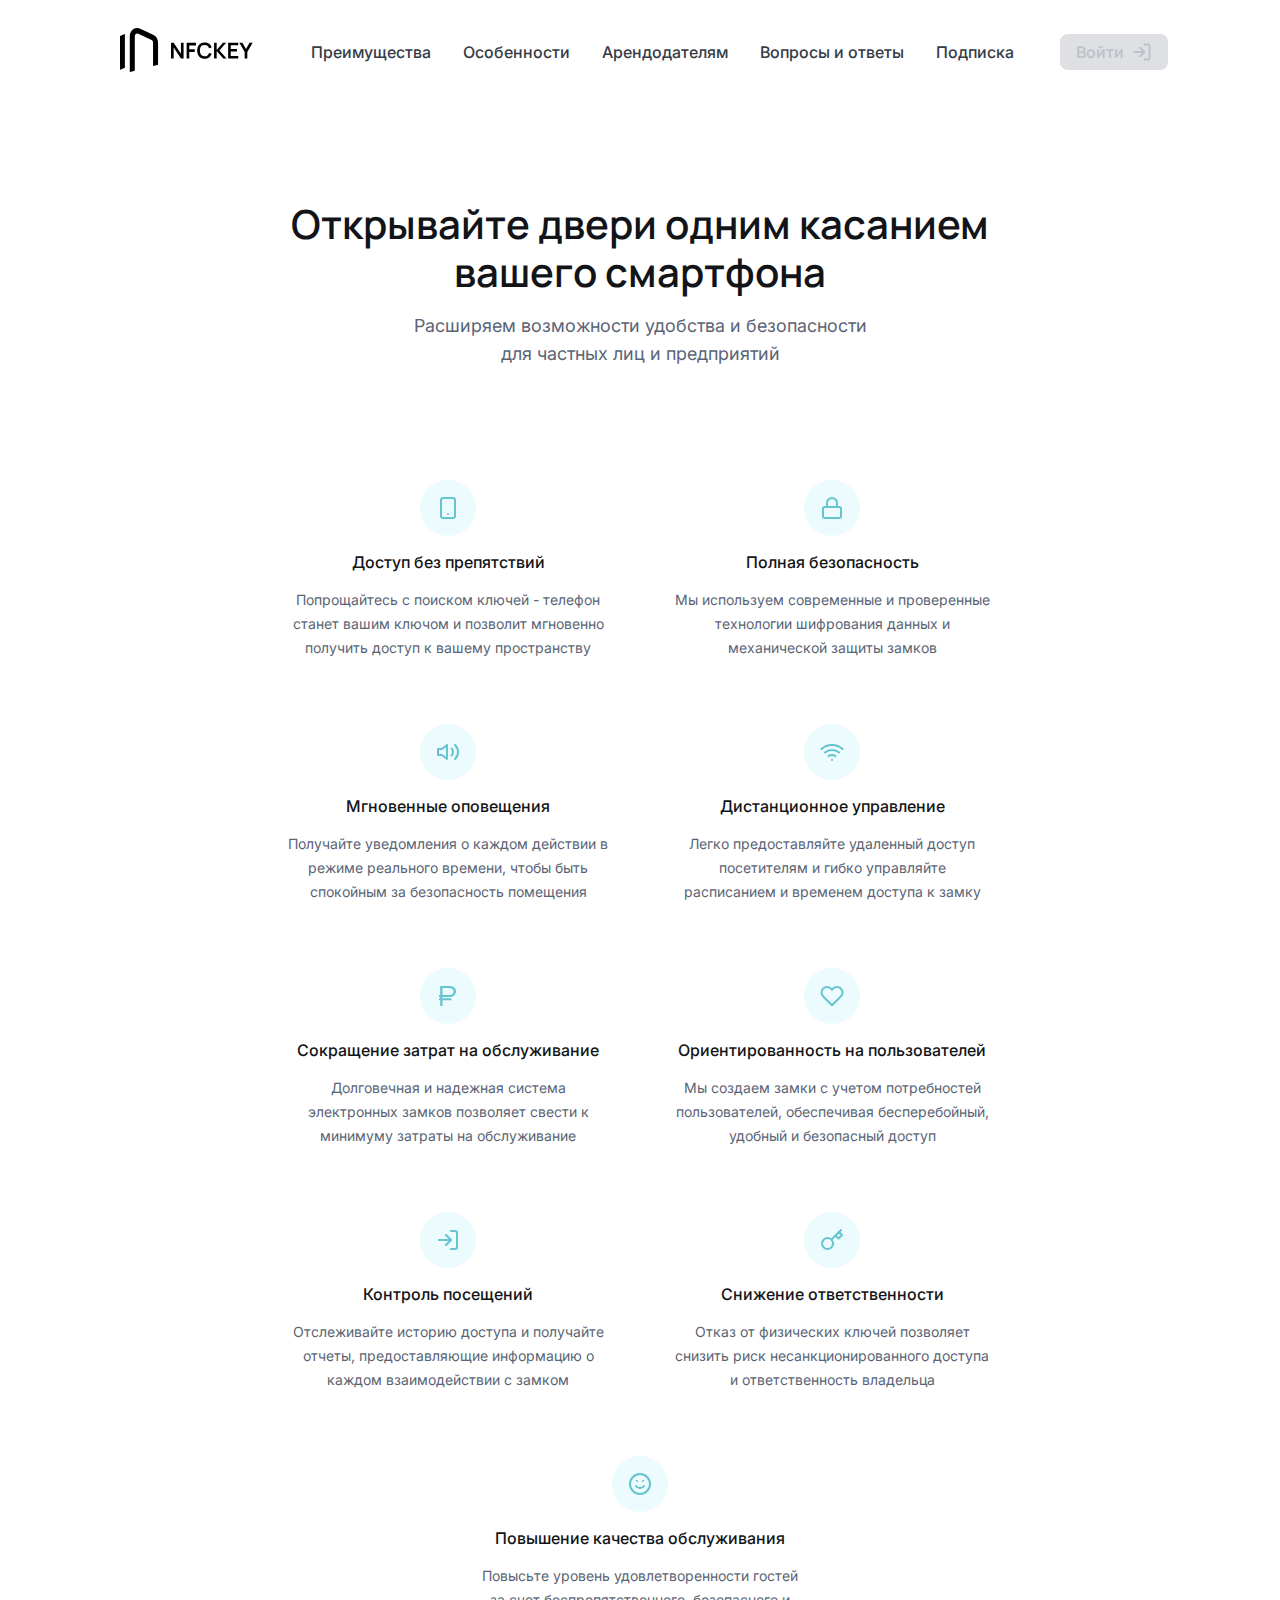
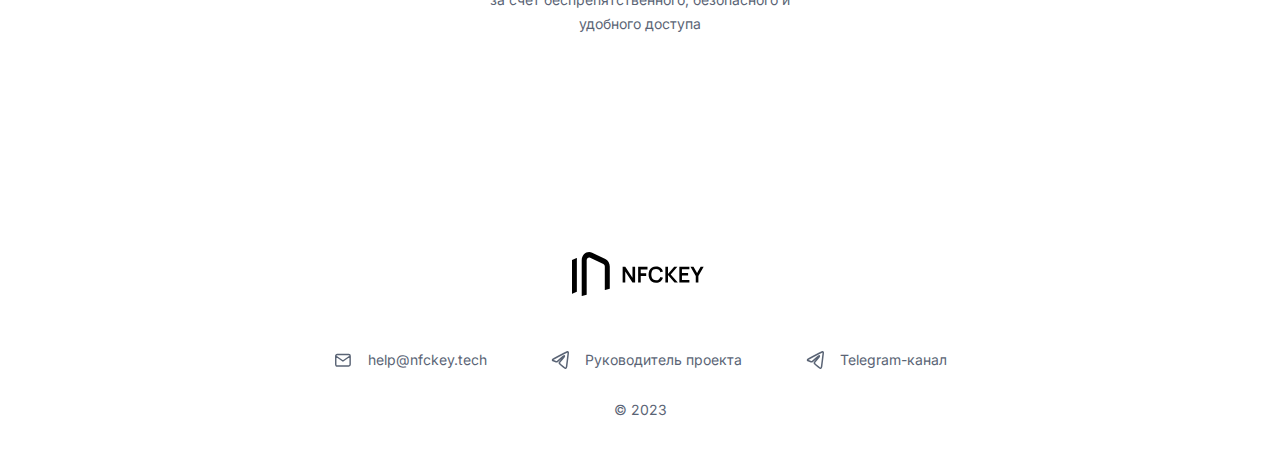
==== commit 95e6a784: "feat: :sparkles: add pricing page & links in the header and subscription sections" ====
--- a/advantages.html
+++ b/advantages.html
@@ -87,7 +87,7 @@
           </div>
           <div class="menu__link">
             <div class="menu__link__item">
-              <a href="./#team" class="menu__link__item__text h50-16-medium">Наша команда</a>
+              <a href="./pricing.html" class="menu__link__item__text h50-16-medium">Подписка</a>
             </div>
           </div>
         </div>
--- a/css/style.css
+++ b/css/style.css
@@ -288,6 +288,12 @@
     transition: 0.3s;
 }
 
+.button-glow {
+    box-shadow: 1px 1px 37px 4px rgba(102,195,208,0.75);
+    -webkit-box-shadow: 1px 1px 37px 4px rgba(102,195,208,0.75);
+    -moz-box-shadow: 1px 1px 37px 4px rgba(102,195,208,0.75);
+}
+
 .button-md:hover,
 .hero__button:hover {
     background: var(--pri-teal-300);
@@ -374,14 +380,15 @@
     justify-content: center;
     align-items: center;
     gap: 8px;
+    border: 0px;
     border-radius: 8px;
-    background: var(--pri-teal-900);
+    background: var(--pri-teal-900) !important;
     text-decoration: none;
     transition: background-color 0.3s;
 }
 
 .button-light:hover {
-    background: var(--pri-teal-800);
+    background: var(--pri-teal-800) !important;
 }
 
 .button-light__text {
@@ -436,7 +443,7 @@
     background: var(--pri-teal-900);
 }
 
-.adv-container {
+.advantages-container {
     display: flex;
     flex-direction: column;
     justify-content: center;
@@ -444,14 +451,14 @@
     gap: 32px;
 }
 
-.adv-row {
+.advantages-row {
     display: flex;
     justify-content: center;
     align-items: flex-start;
     gap: 32px;
 }
 
-.adv-card {
+.advantages-card {
     max-width: 592px;
     padding: 36px 48px;
     box-sizing: border-box;
@@ -465,7 +472,7 @@
     box-shadow: 0px 1px 2px 0px rgba(205, 205, 205, 0.25);
 }
 
-.adv-card__content {
+.advantages-card__content {
     display: flex;
     max-width: 496px;
     flex-direction: column;
@@ -474,11 +481,11 @@
     align-self: stretch;
 }
 
-.adv-card__content__title {
+.advantages-card__content__title {
     color: var(--neutral-50, #121417);
 }
 
-.adv-card__content__text {
+.advantages-card__content__text {
     color: var(--neutral-400, #5A6475);
 }
 
@@ -497,8 +504,12 @@
     max-width: 1216px;
     display: flex;
     flex-direction: column;
-    align-items: center;
+    align-items: flex-start;
     gap: 32px;
+}
+
+.pl-44 {
+    padding-left: 44px;
 }
 
 .features__feature {
@@ -541,6 +552,20 @@
 .features__image-container__image {
     max-width: 100%;
     height: auto;
+}
+
+.features-container {
+    display: flex;
+    max-width: 1280px;
+    padding: 0px 32px;
+    flex-direction: column;
+    justify-content: center;
+    align-items: center;
+    gap: 36px;
+}
+
+.features-sla-text {
+    max-width: 480px !important;
 }
 
 /* ---------------------------------------- */
@@ -562,12 +587,25 @@
     border-radius: 16px;
     border: 1px solid var(--neutral-1300, #F1F1F2);
     background: var(--white, #FFF);
+    transition: transform 0.3s;
+}
+
+.sub-card:hover {
+    transform: scale(1.02);
 }
 
 .sub-card-light {
     border: 1px solid var(--pri-teal-800, #C7F3F9);
 }
 
+.sub-card-green {
+    border: 1px solid var(--success-600, #79B395);
+}
+
+.sub-card-gold {
+    border: 1px solid var(--warning-600, #EAC17F);
+}
+
 .sub-card__head {
     display: flex;
     flex-direction: column;
@@ -577,6 +615,7 @@
 }
 
 .sub-card__head-title {
+    line-height: 32px !important;
     color: var(--neutral-50, #121417);
     text-align: center;
     white-space: nowrap;
@@ -584,6 +623,21 @@
 
 .sub-card__head-period {
     color: var(--neutral-200, #363C46);
+}
+
+.badges-group {
+    margin: 32px 0;
+    height: 40px;
+    display: flex;
+    padding: 8px;
+    justify-content: center;
+    align-items: center;
+    gap: 8px;
+    border-radius: 240px;
+    border: 1px solid var(--neutral-1000, #E6E7E9);
+    background: var(--White, #FFF);
+    transition: all 0.2s ease-in;
+    cursor: pointer;
 }
 
 .badge {
@@ -597,18 +651,42 @@
     background: var(--neutral-1300, #F1F1F2);
 }
 
+.badge-md {
+    padding: 8px 12px;
+}
+
+.badge-inactive {
+    border: none;
+    background: none;
+}
+
 .badge-light {
     border: 1px solid var(--pri-teal-800, #C7F3F9);
     background: var(--pri-teal-900, #ECFBFD);
 }
 
+.badge-light-green {
+    border: 1px solid var(--success-600, #79B395);
+    background: var(--success-800, #D2E6DC);
+}
+
+.badge-light-gold {
+    border: 1px solid var(--warning-600, #EAC17F);
+    background: var(--warning-800, #F8EAD4);
+}
+
 .badge__text {
     color: var(--neutral-200, #363C46);
     text-align: center;
+    transition: all 0.2s ease-out;
 }
 
 .badge__text-light {
-    color: var(--pri-purple-400, #66C3D0);
+    color: var(--pri-teal-400, #66C3D0);
+}
+
+.badge__text-gold {
+    color: var(--warning-100, #583D10);
 }
 
 .delimiter {
@@ -619,6 +697,14 @@
 
 .delimiter-light {
     background: var(--pri-teal-800, #C7F3F9);
+}
+
+.delimiter-green {
+    background: var(--success-700, #a5ccb9);
+}
+
+.delimiter-gold {
+    background: var(--warning-700, #f1d6a9);
 }
 
 .bullet-points {
@@ -644,6 +730,14 @@
     text-align: center;
 }
 
+.bullet-points__item__icon-green {
+    color: var(--success-600, #79B395);
+}
+
+.bullet-points__item__icon-gold {
+    color: var(--warning-600, #EAC17F);
+}
+
 .bullet-points__item__icon-wide {
     width: 34px;
     text-align: left;
@@ -669,9 +763,126 @@
     transition: background-color 0.3s;
 }
 
+.button-green {
+    background: var(--success-600, #79B395);
+}
+.button-green:hover {
+    background: var(--success-500, #4C9972);
+}
+.button-green:focus {
+    background: var(--success-600, #79B395);
+    box-shadow: 0px 0px 0px 2px #79B395, 0px 0px 0px 4px rgba(121, 179, 149, 0.10);
+}
+
+.button-gold {
+    background: var(--warning-600, #EAC17F);
+}
+.button-gold:hover {
+    background: var(--warning-500, #E3AD54);
+}
+.button-gold:focus {
+    background: var(--warning-600, #EAC17F);
+    box-shadow: 0px 0px 0px 2px #EAC17F, 0px 0px 0px 4px rgba(234, 193, 127, 0.10);
+}
+
 .button-md__text {
     color: var(--white, #FFF);
     text-align: center;
+}
+
+.sub-table {
+    overflow: auto;
+    width: 100%;
+    padding: 0px;
+}
+
+table {
+    margin: 0 auto;
+    table-layout: fixed;
+    width: 1440px;
+    border-collapse: separate;
+    border-spacing: 8px;
+}
+
+table thead th {
+    padding: 16px 0;
+    position: sticky;
+    top: 0;
+    z-index: 1;
+    background: var(--white, #FFF);
+}
+
+table thead th:first-child {
+    position: sticky;
+    left: 0;
+    z-index: 2;
+}
+
+table tfoot th {
+    padding: 16px 0;
+    background: var(--white, #FFF);
+}
+
+table tfoot th:first-child {
+    position: sticky;
+    left: 0;
+    z-index: 2;
+    background-color: var(--white, #FFF);
+}
+
+tbody td {
+    background: var(--neutral-1200, #EEEFEF);
+}
+
+.sub-table__td {
+    padding: 16px 0px;
+    display: flex;
+    flex-direction: column;
+    justify-content: center;
+    align-items: center;
+    background: var(--neutral-1200, #EEEFEF);
+} 
+
+.sub-table__td__icon {
+    width: 36px;
+    height: 36px;
+    display: flex;
+    flex-direction: column;
+    justify-content: center;
+    align-items: center;
+    border-radius: 18px;
+    color: var(--white, #FFF);
+    background: var(--neutral-50, #121417);
+}
+
+.sub-table__td__icon-ellipse {
+    width: auto;
+    padding: 0 12px;
+}
+
+.sub-table__td__icon-disabled {
+    filter: contrast(0.5);
+}
+
+.headcol {
+    padding: 12px;
+    position: sticky;
+    text-overflow: ellipsis;
+    left: 0;
+    z-index: 1;
+    top: auto;
+    border-top-width: 1px;
+    margin-top: -1px;
+    background: var(--neutral-1400, #FDFDFE);
+}
+
+.sub-content {
+    display: flex;
+    flex-direction: column;
+    justify-content: center;
+    align-items: flex-start;
+    text-align: left;
+    
 }
 
 /* ---------------------------------------- */
@@ -751,7 +962,7 @@
 .faq__content__question {
     display: flex;
     justify-content: space-between;
-    align-items: flex-start;
+    align-items: center;
     align-self: stretch;
     cursor: pointer;
 }
@@ -993,6 +1204,7 @@
 
 .cta__form {
     display: flex;
+    width: calc(50% - 16px);
     justify-content: center;
     align-items: flex-start;
     align-self: stretch;
@@ -1000,36 +1212,20 @@
     gap: 96px;
 }
 
+.cta__form-w100 {
+    width: 100% !important;
+}
+
+.cta__image-container {
+    display: flex;
+    width: calc(50% - 16px);
+    padding-bottom: 0px;
+    flex-direction: column;
+    align-items: center;
+    border-radius: 4px;
+}
+
 .cta__image {
-    min-width: 0;
-    flex: 1;
-    display: flex;
-    justify-content: center;
-    border-radius: 4px;
-}
-
-.cta__image__gradient {
-    z-index: 0;
-    position: relative;
-    width: 0px;
-    height: 0px;
-    flex-shrink: 0;
-}
-
-.cta__image__gradient__ellipse {
-    position: absolute;
-    top: -25px;
-    left: -87px;
-    width: 390px;
-    height: 390px;
-    flex-shrink: 0;
-    border-radius: 390px;
-    background: linear-gradient(180deg, #66C3D0 0%, rgba(128, 213, 225, 0.00) 100%);
-    filter: blur(76.5px);
-}
-
-.cta__image__phone {
-    z-index: 1;
     max-width: 100%;
     height: auto;
 }
--- a/css/adaptive.css
+++ b/css/adaptive.css
@@ -77,6 +77,14 @@
         flex-direction: column;
     }
 
+    .features__column {
+        align-items: center;
+    }
+
+    .pl-44 {
+        padding-left: 0px;
+    }
+
     .team__column {
         flex-wrap: wrap;
     }
@@ -109,7 +117,7 @@
 
 /* Media query for screens smaller than 1187px */
 @media screen and (max-width: 1286.98px) {
-    .adv-row {
+    .advantages-row {
         flex-wrap: wrap;
     }
 }
@@ -259,6 +267,15 @@
         font-weight: 400;
         line-height: 28px;
     }
+
+    table {
+        width: 1000px;
+    }
+
+    .sub-table__head-title {
+        font-size: 1.25rem;
+        line-height: 24px;
+    }
 }
 
 /* Media query for screens smaller than 864px */
@@ -270,6 +287,15 @@
     .adv_nth .advantage-column:nth-child(n+4) {
         display: none;
     }
+
+    .cta__form {
+        width: 100%;
+    }
+
+    .cta__image-container {
+        width: auto;
+        order: 1;
+    }
 }
 
 /* Media query for screens smaller than 675px */
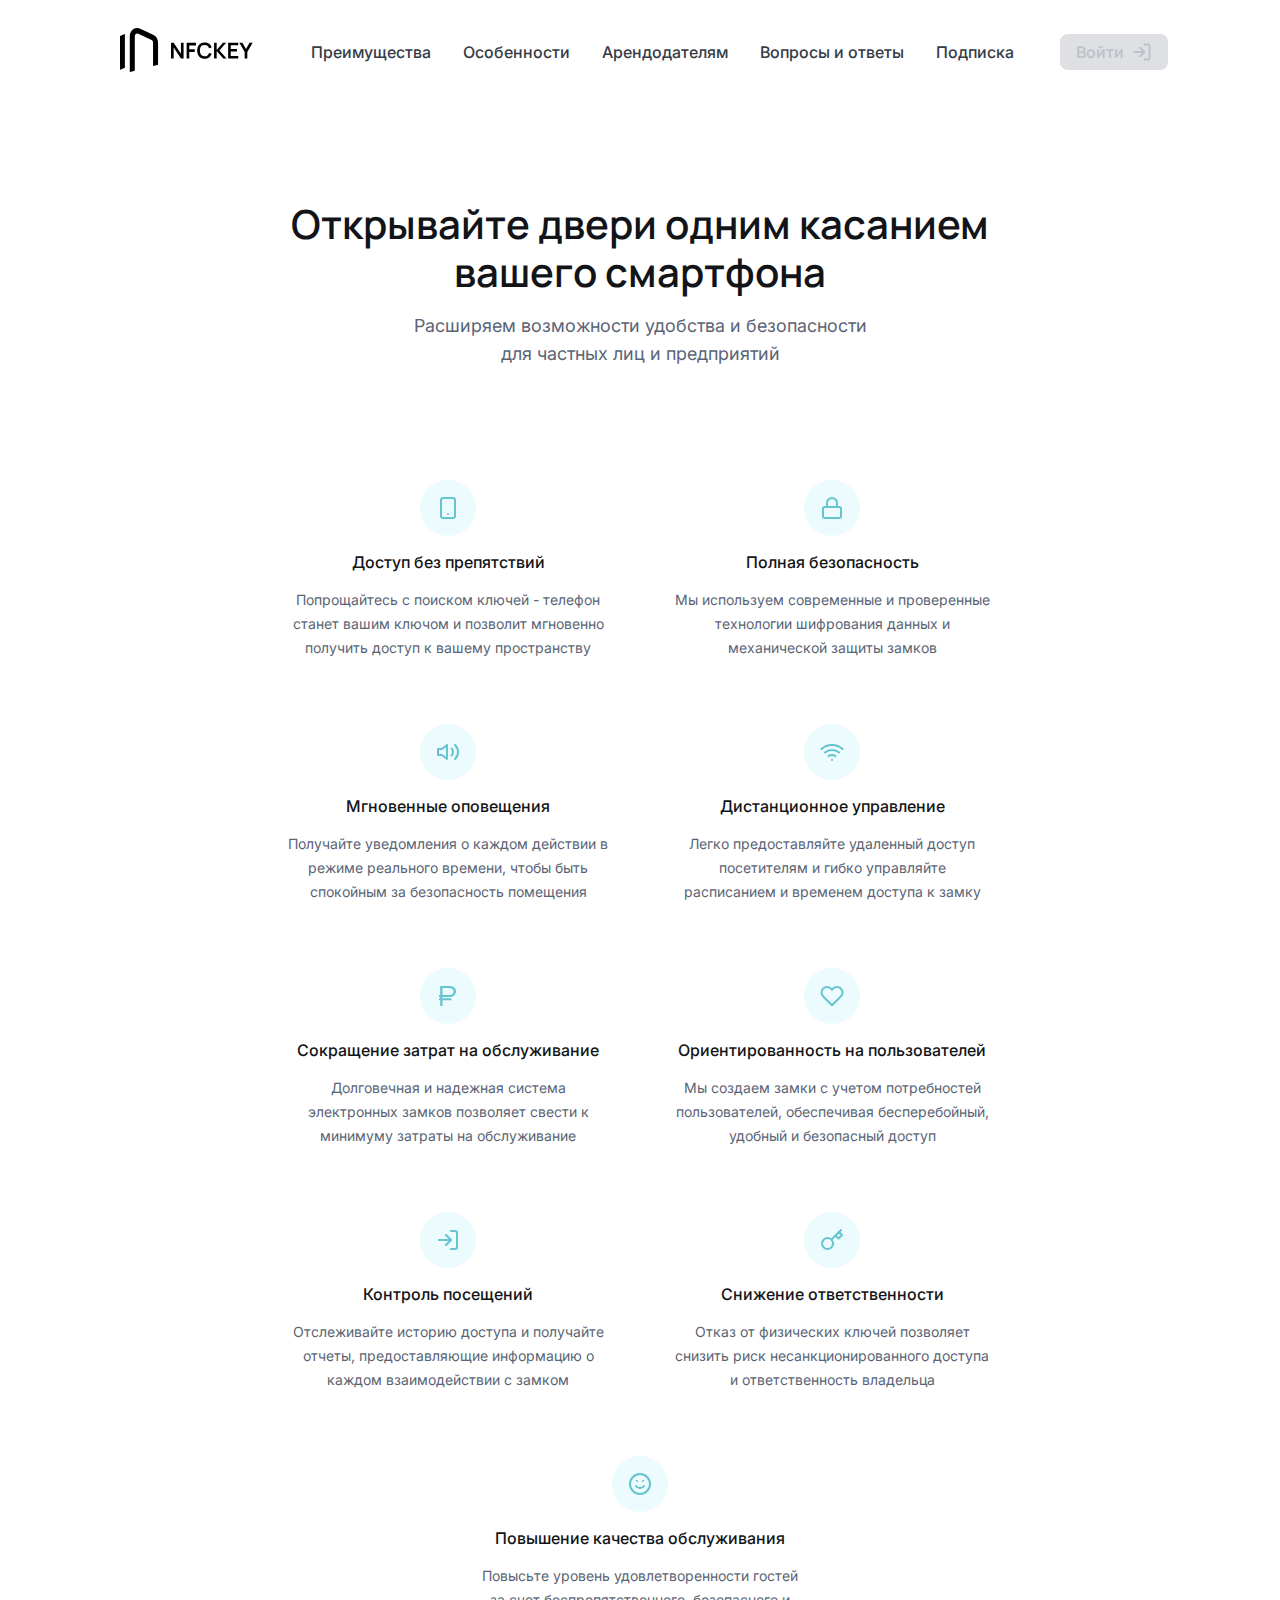
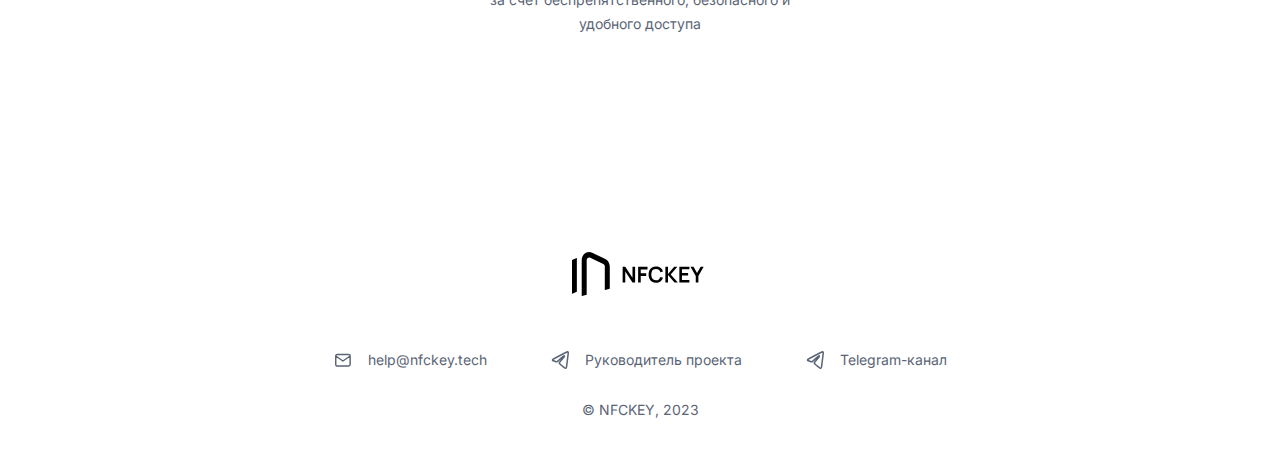
==== commit a2ba3c53: "fix: :speech_balloon: update copyright" ====
--- a/advantages.html
+++ b/advantages.html
@@ -241,7 +241,7 @@
               <a href="https://t.me/nfckey" class="footer-contacts__link para-xsmall-regular">Telegram-канал</a>
             </div>
           </div>
-          <p class="footer__copyright h25-14-regular">&copy; 2023</p>
+          <p class="footer__copyright h25-14-regular">&copy; NFCKEY, 2023</p>
         </div>
       </div>
     </div>
--- a/css/style.css
+++ b/css/style.css
@@ -52,6 +52,10 @@
 
 header {
     padding: 20px 80px 20px 80px;
+}
+
+.header-whitebg {
+    background-color: rgba(255, 255, 255, 0.9);
 }
 
 .d-none {
@@ -110,7 +114,7 @@
 }
 
 .menu-padding {
-    padding-top: 24px;
+    padding: 24px 0;
 }
 
 .menu__link {
@@ -454,7 +458,7 @@
 .advantages-row {
     display: flex;
     justify-content: center;
-    align-items: flex-start;
+    align-items: stretch;
     gap: 32px;
 }
 
@@ -627,20 +631,19 @@
 
 .badges-group {
     margin: 32px 0;
-    height: 40px;
-    display: flex;
     padding: 8px;
+    display: flex;
     justify-content: center;
     align-items: center;
     gap: 8px;
     border-radius: 240px;
     border: 1px solid var(--neutral-1000, #E6E7E9);
     background: var(--White, #FFF);
-    transition: all 0.2s ease-in;
     cursor: pointer;
 }
 
 .badge {
+    height: 20px;
     display: flex;
     padding: 4px 8px;
     justify-content: center;
@@ -678,8 +681,16 @@
 .badge__text {
     color: var(--neutral-200, #363C46);
     text-align: center;
-    transition: all 0.2s ease-out;
-}
+}
+
+@keyframes example {
+    from {
+        font-size: 0.875rem;
+    }
+    to {
+        font-size: 1rem;
+    }
+  }
 
 .badge__text-light {
     color: var(--pri-teal-400, #66C3D0);
@@ -1226,7 +1237,8 @@
 }
 
 .cta__image {
-    max-width: 100%;
+    object-fit: contain;
+    width: 100%;
     height: auto;
 }
 
@@ -1272,6 +1284,7 @@
 }
 
 .form-textarea {
+    background: var(--white, #FFF);
     max-width: 548px;
     height: auto;
     padding: 8px 16px;
--- a/css/adaptive.css
+++ b/css/adaptive.css
@@ -29,14 +29,24 @@
     }
 
     .menu {
+        opacity: 0;
+        visibility: hidden;
+        position: absolute;
+        top: 80px;
+        left: 0;
+        right: 0;
         flex: 0 0 100%;
         flex-direction: column;
         align-items: center;
         order: 3;
-        transition: max-height 0.5s ease;
-        max-height: 0;
-        overflow: hidden;
         gap: 8px;
+        transition: opacity 0.1s linear, visibility 0.1s linear;
+        background-color: rgba(255, 255, 255, 0.9);
+    }
+
+    .menu.active {
+        opacity: 1;
+        visibility: visible;
     }
 
     .menu__wrap-button {
@@ -276,6 +286,11 @@
         font-size: 1.25rem;
         line-height: 24px;
     }
+
+    #business-max {
+        font-size: 1rem;
+        line-height: 24px;
+    }
 }
 
 /* Media query for screens smaller than 864px */
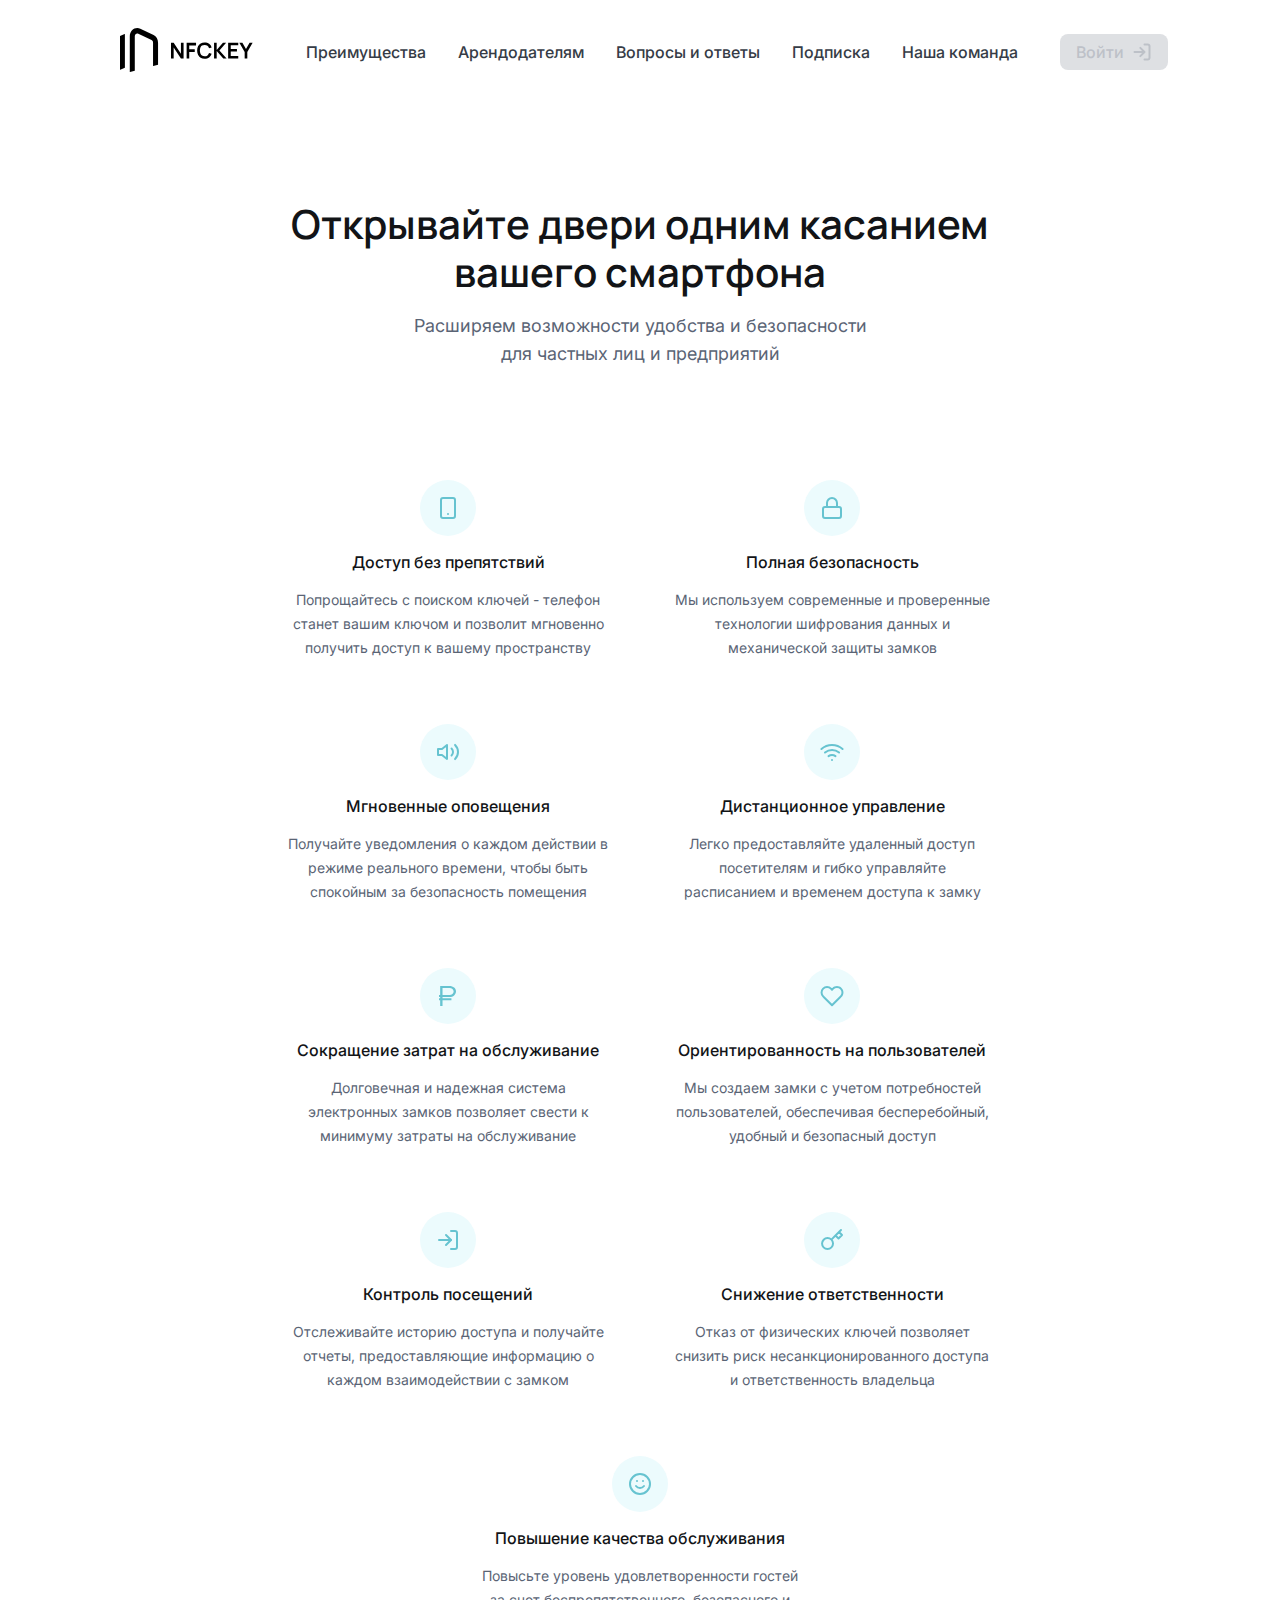
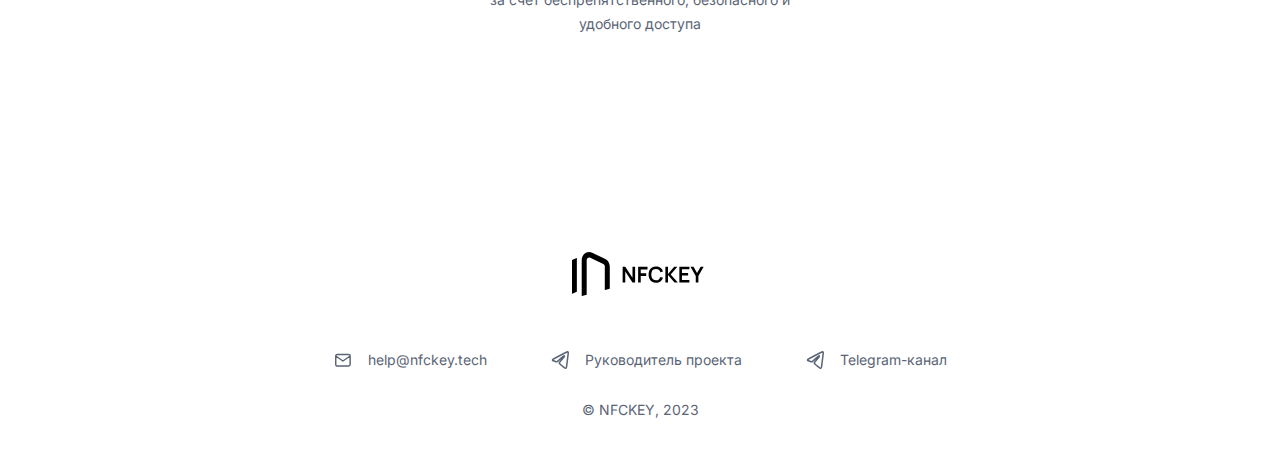
==== commit 54f48b15: "feat: :sparkles: add team page" ====
--- a/advantages.html
+++ b/advantages.html
@@ -42,6 +42,9 @@
   <link rel="stylesheet" href="css/style.css">
   <link rel="stylesheet" href="css/adaptive.css">
   <script src="js/main.js"></script>
+  <!-- Yandex.Metrika counter --> 
+  <script type="text/javascript" > (function(m,e,t,r,i,k,a){m[i]=m[i]||function(){(m[i].a=m[i].a||[]).push(arguments)}; m[i].l=1*new Date(); for (var j = 0; j < document.scripts.length; j++) {if (document.scripts[j].src === r) { return; }} k=e.createElement(t),a=e.getElementsByTagName(t)[0],k.async=1,k.src=r,a.parentNode.insertBefore(k,a)}) (window, document, "script", "https://mc.yandex.ru/metrika/tag.js", "ym"); ym(95393937, "init", { clickmap:true, trackLinks:true, accurateTrackBounce:true, webvisor:true }); </script> <noscript><div><img src="https://mc.yandex.ru/watch/95393937" style="position:absolute; left:-9999px;" alt="" /></div></noscript> 
+  <!-- /Yandex.Metrika counter -->
 </head>
 
 <body>
@@ -72,11 +75,6 @@
           </div>
           <div class="menu__link">
             <div class="menu__link__item">
-              <a href="./#features" class="menu__link__item__text h50-16-medium">Особенности</a>
-            </div>
-          </div>
-          <div class="menu__link">
-            <div class="menu__link__item">
               <a href="./landlords.html" class="menu__link__item__text h50-16-medium">Арендодателям</a>
             </div>
           </div>
@@ -88,6 +86,11 @@
           <div class="menu__link">
             <div class="menu__link__item">
               <a href="./pricing.html" class="menu__link__item__text h50-16-medium">Подписка</a>
+            </div>
+          </div>
+          <div class="menu__link">
+            <div class="menu__link__item">
+              <a href="./team.html" class="menu__link__item__text h50-16-medium">Наша команда</a>
             </div>
           </div>
         </div>
--- a/css/style.css
+++ b/css/style.css
@@ -240,6 +240,7 @@
 .hero {
     display: inline-flex;
     padding: 32px 80px;
+    padding-bottom: 0;
     flex-direction: column;
     justify-content: center;
     align-items: center;
@@ -265,6 +266,7 @@
 .hero__column {
     display: flex;
     max-width: 592px;
+    padding: 128px 0;
     flex-direction: column;
     align-items: flex-start;
     gap: 32px;
@@ -280,9 +282,15 @@
     color: var(--neutral-400);
 }
 
+.hero__button-group {
+    display: flex;
+    align-items: center;
+    gap: 16px;
+}
+
 .hero__button {
     display: flex;
-    padding: 16px;
+    padding: 20px 16px;
     justify-content: center;
     align-items: center;
     gap: 8px;
@@ -292,6 +300,30 @@
     transition: 0.3s;
 }
 
+.hero__button-secondary {
+    min-width: 250px;
+    display: flex;
+    padding: 12px 16px;
+    justify-content: center;
+    align-items: center;
+    gap: 16px;
+    border: 0px;
+    border-radius: 8px;
+    background: var(--pri-teal-900);
+    text-decoration: none;
+    transition: background-color 0.3s;
+}
+
+.hero__button-secondary:hover {
+    background: var(--pri-teal-800) !important;
+}
+
+.hero__button-secondary__text {
+    color: var(--neutral-300);
+    text-align: center;
+    text-decoration: none;
+}
+
 .button-glow {
     box-shadow: 1px 1px 37px 4px rgba(102,195,208,0.75);
     -webkit-box-shadow: 1px 1px 37px 4px rgba(102,195,208,0.75);
@@ -305,6 +337,7 @@
 
 .button-md:focus,
 .hero__button:focus,
+.hero__button-secondary:focus
 .button-light:focus {
     outline: none;
     box-shadow: 0px 0px 0px 2px var(--pri-teal-400), 0px 0px 0px 4px rgba(102, 195, 208, 0.10);
@@ -317,14 +350,30 @@
     white-space: nowrap;
 }
 
+.hero__grid {
+    display: grid;
+    grid-template-columns: 1fr 1fr;
+    gap: 32px;
+    align-items: center;
+    grid-template-areas: "content image";
+}
+
 .hero__image-container {
+    width: 100%;
+    height: 100%; 
+    background: url('../images/hero-o50.png') no-repeat top center / contain;
+    transition: all .3s ease-in-out;
+}
+
+.hero__image-container:hover {
+    background-image: url("../images/hero-o100.png");
+}
+
+.hero__image-container {
     display: flex;
     max-width: 592px;
-    width: 100%;
-    padding-bottom: 0px;
-    flex-direction: column;
-    align-items: center;
-    border-radius: 4px;
+    flex-direction: column;
+    align-items: center;
 }
 
 .hero__image-container__image {
@@ -573,11 +622,174 @@
 }
 
 /* ---------------------------------------- */
+/*               How it works               */
+/* ---------------------------------------- */
+
+.hiw-content {
+    display: flex;
+    justify-content: center;
+    align-items: center;
+    gap: 16px;
+}
+
+.hiw-content__title {
+    width: 496px;
+}
+
+.hiw-video-container {
+    
+}
+
+.hiw-video-container__video {
+    width: 100%;
+    height: auto;
+    border-radius: 32px;
+    max-width: 708px;
+}
+
+/* ---------------------------------------- */
 /*               Subscription               */
 /* ---------------------------------------- */
 
 .g-16 {
     gap: 16px !important;
+}
+
+.g-32 {
+    gap: 32px !important;
+}
+
+.g-64 {
+    gap: 64px !important;
+}
+
+.flex-column {
+    flex-direction: column;
+}
+
+#price-title__br {
+    display: none;
+}
+
+.price-img-container {
+    display: flex;
+    flex-direction: column;
+    align-items: center;
+    gap: 8px;
+}
+
+.price-img-container__img {
+    max-width: 80%;
+    height: auto;
+}
+
+.price-container {
+    display: flex;
+    padding-top: 24px;
+    flex-direction: column;
+    justify-content: center;
+    align-items: flex-start;
+    gap: 32px;
+}
+
+.price-container__price-row {
+    display: flex;
+    justify-content: center;
+    align-items: flex-start;
+    gap: 8px;
+    align-self: stretch;
+}
+
+.price-container__price-row__price {
+    color: var(--neutral-50, #121417);
+    text-align: center;
+    line-height: 72px;
+}
+
+.price-container__price-row__star {
+    color: var(--neutral-50, #121417);
+    text-align: center;
+}
+
+.ops-card-container {
+    display: flex;
+    flex-direction: column;
+    justify-content: center;
+    align-items: center;
+    gap: 16px;
+}
+
+.price-clarification {
+    color: var(--Neutral-400, #5A6475);
+    text-align: center;
+}
+
+.ops-card {
+    max-width: 892px;
+    display: flex;
+    padding: 24px;
+    justify-content: center;
+    align-items: center;
+    gap: 16px;
+    border: 1px solid var(--neutral-1300, #F1F1F2);
+    border-radius: 16px;
+    background: var(--white, #FFF);
+    box-shadow: 0px 1px 2px 0px rgba(205, 205, 205, 0.25);
+}
+
+.ops-card-index {
+    max-width: 654px;
+}
+
+.ops-card__img {
+    display: flex;
+    flex-direction: column;
+    align-items: center;
+    gap: 8px;
+}
+
+.ops-card__content {
+    display: flex;
+    flex-direction: column;
+    align-items: center;
+    gap: 24px;
+    flex: 1 0 0;
+}
+
+.ops-card__content__title {
+    align-self: center;
+    color: var(--neutral-50, #121417);
+    text-align: center;
+}
+
+.ops-card__content__title-span {
+    color: var(--pri-teal-400, #66C3D0);
+}
+
+.ops-card__content__bullet-points {
+    display: flex;
+    justify-content: center;
+    align-items: center;
+    align-content: center;
+    gap: 16px 32px;
+    align-self: stretch;
+    flex-wrap: wrap;
+}
+
+.ops-card__content__bullet-points__column {
+    display: flex;
+    flex-direction: column;
+    justify-content: center;
+    align-items: flex-start;
+    gap: 16px;
+}
+
+.sub-cards-row {
+    display: flex;
+    align-items: center;
+    justify-content: center;
+    flex-wrap: wrap;
+    gap: 32px;
 }
 
 .sub-card {
@@ -730,7 +942,6 @@
     display: flex;
     align-items: flex-start;
     gap: 6px;
-    align-self: stretch;
 }
 
 .bullet-points__item__icon {
@@ -897,6 +1108,79 @@
 }
 
 /* ---------------------------------------- */
+/*             Notifications CTA            */
+/* ---------------------------------------- */
+
+#notifications {
+    background: var(--pri-teal-900, #ECFBFD);
+    align-self: center;
+    border-radius: 32px;
+}
+
+.notifications__content {
+    display: flex;
+    justify-content: flex-end;
+    align-items: center;
+    gap: 48px;
+}
+
+.notifications__content__text {
+    max-width: 512px;
+    color: var(--neutral-100, #24282F);
+}
+
+.notifications__content__text-span {
+    color: var(--neutral-50, #121417);
+}
+
+.notifications__form {
+    display: flex;
+    align-items: flex-start;
+    gap: 8px;
+}
+
+.notifications__form-input {
+    display: flex;
+    justify-content: space-between;
+    padding: 12px 16px;
+    box-sizing: content-box;
+    padding-left: 44px;
+    align-self: stretch;
+    border-radius: 8px;
+    border: 1px solid var(--neutral-800);
+    color: var(--neutral-50);
+    transition: box-shadow 0.3s ease;
+    background: url("../images/mail.svg") no-repeat;
+    background-position: 16px center;
+    background-color: var(--white, #FFF);
+    background-size: 20px;
+}
+
+.notifications__form-input:focus {
+    outline: none;
+    box-shadow: 0px 0px 0px 2px var(--pri-teal-400), 0px 0px 0px 4px rgba(102, 195, 208, 0.10);
+}
+
+.notifications__form-button {
+    display: flex;
+    padding: 12px 16px;
+    border: 0px;
+    border-radius: 8px;
+    background: var(--pri-teal-400);
+    color: var(--white);
+    text-align: center;
+    text-decoration: none;
+    justify-content: center;
+    align-items: center;
+    gap: 8px;
+    transition: 0.3s;
+}
+
+.text-center {
+    text-align: center;
+}
+
+/* ---------------------------------------- */
 /*                   FAQ                    */
 /* ---------------------------------------- */
 
@@ -1092,7 +1376,6 @@
 
 .testimonial__content {
     display: flex;
-    max-width: 824px;
     flex-direction: column;
     align-items: center;
     gap: 32px;
@@ -1111,6 +1394,45 @@
 
 .testimonial__content__text__span {
     color: var(--pri-teal-400);
+}
+
+.testimonial__media-row {
+    display: flex;
+    justify-content: center;
+    align-items: center;
+    flex-wrap: wrap;
+    gap: 32px;
+}
+
+.testimonial__media-row__media {
+    width: 320px;
+    height: 200px;
+    border-radius: 16px;
+}
+
+.testimonial__media-row__media:hover {
+    transform: scale(1.02);
+    transition: transform 0.3s;
+}
+
+.testimonial__media-row .habr {
+    background: url(../images/habr_out.webp) no-repeat, #629fbc;
+    background-size: contain;
+}
+
+.testimonial__media-row .vc {
+    background: url(../images/vc_out.webp) no-repeat, #FEEBEF;
+    background-size: contain;
+}
+
+.testimonial__media-row .tenchat {
+    background: url(../images/tenchat_out.webp) no-repeat, #1D1F33;
+    background-size: contain;
+}
+
+.testimonial__media-row .telegram {
+    background: url(../images/telegram_out.webp) no-repeat, #34AADF;
+    background-size: contain;
 }
 
 .zoomable {
@@ -1213,9 +1535,15 @@
 /*                    CTA                   */
 /* ---------------------------------------- */
 
+.cta-subtitle {
+    align-self: stretch;
+    color: var(--neutral-50);
+    text-align: center;
+}
+
 .cta__form {
     display: flex;
-    width: calc(50% - 16px);
+    min-width: 428px;
     justify-content: center;
     align-items: flex-start;
     align-self: stretch;
@@ -1249,6 +1577,11 @@
     display: flex;
     flex-direction: column;
     gap: 24px;
+}
+
+.ws-none {
+    display: inline-block;
+    white-space: nowrap;
 }
 
 /* ---------------------------------------- */
@@ -1293,6 +1626,7 @@
 .form-button {
     width: 100%;
     padding: 16px;
+    margin-top: 16px;
     border: 0px;
     border-radius: 8px;
     background: var(--pri-teal-400);
@@ -1307,11 +1641,13 @@
     transition: 0.3s;
 }
 
-.form-button:hover {
+.form-button:hover,
+.notifications__form-button:hover {
     background: var(--pri-teal-300);
 }
 
-.form-button:focus {
+.form-button:focus,
+.notifications__form-button:focus {
     outline: none;
     box-shadow: 0px 0px 0px 2px var(--pri-teal-400), 0px 0px 0px 4px rgba(102, 195, 208, 0.10);
 }
@@ -1356,7 +1692,9 @@
     color: var(--neutral-200);
 }
 
-
+.form-optional {
+    color: var(--neutral-600, #9CA2AC);
+}
 
 /* ---------------------------------------- */
 /*                  FOOTER                  */
@@ -1496,6 +1834,7 @@
     color: var(--pri-teal-400);
     text-align: center;
     text-decoration: none;
+    cursor: pointer;
 }
 
 .subtitle-ca__content__action__button__base__text:where(:hover, :focus-visible) {
--- a/css/adaptive.css
+++ b/css/adaptive.css
@@ -50,10 +50,10 @@
     }
 
     .menu__wrap-button {
-      display: flex;
-      justify-content: flex-end;
-      align-items: flex-start;
-      gap: 8px;
+        display: flex;
+        justify-content: flex-end;
+        align-items: flex-start;
+        gap: 8px;
     }
 
     .hero__gradient {
@@ -65,18 +65,27 @@
         padding: 128px 32px 32px 32px;
     }
 
+    .hero__grid {
+        grid-template-columns: 1fr !important;
+        grid-template-rows: 1fr 2fr !important;
+        grid-template-areas:
+            "content"
+            "image" !important;
+    }
+
     .hero__row {
         flex-wrap: wrap;
     }
 
     .hero__column {
+        padding: 0;
         align-items: center;
     }
 
     .hero__heading {
         text-align: center;
     }
-    
+
     .hero__subheading {
         width: 100%;
         max-width: 528px;
@@ -91,8 +100,27 @@
         align-items: center;
     }
 
+    .hiw-content {
+        flex-direction: column;
+        align-items: flex-start;
+    }
+
+    #price-title__br {
+        display: initial;
+    }
+
     .pl-44 {
         padding-left: 0px;
+    }
+
+    .notifications__content {
+        flex-wrap: wrap;
+        flex-direction: column;
+        align-items: center;
+    }
+
+    .notifications__content__text {
+        text-align: center;
     }
 
     .team__column {
@@ -103,14 +131,15 @@
         font-size: 24px;
         font-style: normal;
         font-weight: 500;
-        line-height: 32px; /* 133.333% */
+        line-height: 32px;
+        /* 133.333% */
     }
 
     .subtitle-ca {
         max-width: 640px;
         gap: 16px;
     }
-    
+
     .subtitle-ca__content {
         max-width: 704px;
         gap: 16px;
@@ -119,7 +148,7 @@
     .subtitle-la__content__title {
         text-align: center;
     }
-    
+
     .subtitle-la__content__text {
         text-align: center;
     }
@@ -134,6 +163,14 @@
 
 /* Media query for screens smaller than 954px */
 @media screen and (max-width: 953.98px) {
+    .ops-card {
+        flex-direction: column;
+    }
+
+    .ops-card__content__title {
+        max-width: 612px;
+    }
+
     .faq-row-g90 {
         flex-wrap: wrap;
     }
@@ -146,7 +183,7 @@
         flex-basis: calc(50%);
         order: 1;
     }
-    
+
     .cta__column {
         flex-basis: calc(50%);
     }
@@ -157,6 +194,67 @@
 
     .footer__content .column {
         gap: 0px;
+    }
+}
+
+/* Media query for screens smaller than 864px */
+@media screen and (max-width: 863.98px) {
+    #hero-ll {
+        padding: 0px 80px 0px 80px !important;
+    }
+
+    .adv_nth .advantage-column:nth-child(n+4) {
+        display: none;
+    }
+
+    .ops-card__content__bullet-points {
+        flex-direction: column;
+        align-items: start;
+        align-self: center;
+    }
+
+    .cta__image-container {
+        width: auto;
+        order: 1;
+    }
+
+    .hero__button-group {
+        flex-wrap: wrap;
+        justify-content: center;
+        gap: 32px;
+        
+    }
+}
+
+/* Media query for screens smaller than 675px */
+@media screen and (max-width: 674.98px) {
+    #test__br {
+        display: none;
+    }
+}
+
+@media screen and (max-width: 655.98px) {
+    .hero__grid {
+        grid-template-rows: 1fr 1.5fr !important;
+    }
+
+    .notifications__content__text {
+        font-size: 24px;
+        line-height: 32px;
+    }
+
+}
+
+/* Media query for screens smaller than 586px */
+@media screen and (max-width: 585.98px) {
+    #adv__br {
+        display: none;
+    }
+}
+
+@media screen and (max-width: 560.98px) {
+    .hero__grid {
+        grid-template-rows: 1fr 1.3fr !important;
     }
 }
 
@@ -173,7 +271,7 @@
     .container {
         padding: 0px;
     }
-    
+
     .hero__gradient {
         top: 65px;
         left: 50px;
@@ -185,7 +283,7 @@
         border-radius: 157px;
         filter: blur(62px);
     }
-    
+
     .hero__gradient__ellipse2 {
         left: 44px;
         width: 157px;
@@ -193,19 +291,25 @@
         border-radius: 157px;
         filter: blur(62px);
     }
-    
+
     .hero {
         padding: 64px 16px;
     }
-    
+
+    .hero__grid {
+        grid-template-rows: 1fr 1.5fr !important;
+    }
+
     .hero__heading {
-        font-size: 2.5rem; /* 40px */
+        font-size: 2.5rem;
+        /* 40px */
         font-weight: 600;
         line-height: 48px;
     }
 
     .hero__subheading {
-        font-size: 1rem; /* 16px */
+        font-size: 1rem;
+        /* 16px */
         font-weight: 400;
         line-height: 28px;
     }
@@ -215,14 +319,21 @@
         align-self: stretch;
     }
 
+    .hero__button-secondary {
+        flex: 1 0 0;
+        align-self: stretch;
+    }
+
     .hero-ll__content__title {
-        font-size: 2.5rem; /* 40px */
+        font-size: 2.5rem;
+        /* 40px */
         font-weight: 600;
         line-height: 48px;
     }
 
     .hero-ll__content__text {
-        font-size: 1rem; /* 16px */
+        font-size: 1rem;
+        /* 16px */
         font-weight: 400;
         line-height: 28px;
     }
@@ -231,25 +342,54 @@
         padding: 16px 0;
     }
 
+    .hiw-content__title {
+        width: 100%;
+        font-size: 3.5rem; /* 56px */
+        line-height: 68px;
+    }
+
+    .ops-card {
+        padding: 24px 12px;
+    }
+
+    .notifications__form {
+        align-self: stretch;
+        align-items: stretch;
+        flex-direction: column;
+    }
+
     .faq__content__question__text {
-        font-size: 1rem; /* 16px */
+        font-size: 1rem;
+        /* 16px */
         font-weight: 500;
         line-height: 28px;
     }
-    
+
     .faq__content__answer {
-        font-size: 0.875rem; /* 14px */
+        font-size: 0.875rem;
+        /* 14px */
         font-weight: 400;
         line-height: 24px;
     }
 
     .testimonial__content__text {
         font-size: 20px;
-        line-height: 24px; /* 120% */
+        line-height: 24px;
+        /* 120% */
     }
 
     .swiper-container {
         padding: 0 16px;
+    }
+
+    .cta__form {
+        width: 100%;
+        min-width: auto;
+    }
+
+    .cta-subtitle {
+        font-size: 1.25rem; /* 20px */
+        line-height: 24px;
     }
 
     .subtitle-ca {
@@ -267,13 +407,15 @@
         font-size: 32px;
         font-style: normal;
         font-weight: 600;
-        line-height: 40px; /* 125% */
+        line-height: 40px;
+        /* 125% */
     }
 
     .adv-card__content__text,
     .subtitle-ca__content__text,
     .subtitle-la__content__text {
-        font-size: 1rem; /* 16px */
+        font-size: 1rem;
+        /* 16px */
         font-weight: 400;
         line-height: 28px;
     }
@@ -290,40 +432,6 @@
     #business-max {
         font-size: 1rem;
         line-height: 24px;
-    }
-}
-
-/* Media query for screens smaller than 864px */
-@media screen and (max-width: 863.98px) {
-    #hero-ll {
-        padding: 0px 80px 0px 80px !important;
-    }
-
-    .adv_nth .advantage-column:nth-child(n+4) {
-        display: none;
-    }
-
-    .cta__form {
-        width: 100%;
-    }
-
-    .cta__image-container {
-        width: auto;
-        order: 1;
-    }
-}
-
-/* Media query for screens smaller than 675px */
-@media screen and (max-width: 674.98px) {
-    #test__br {
-        display: none;
-    }
-}
-
-/* Media query for screens smaller than 586px */
-@media screen and (max-width: 585.98px) {
-    #adv__br {
-        display: none;
     }
 }
 
@@ -332,4 +440,8 @@
     #test__br-yvd {
         display: initial;
     }
-}
+
+    .price-container__price-row__price {
+        font-size: 3.5rem;
+    }
+}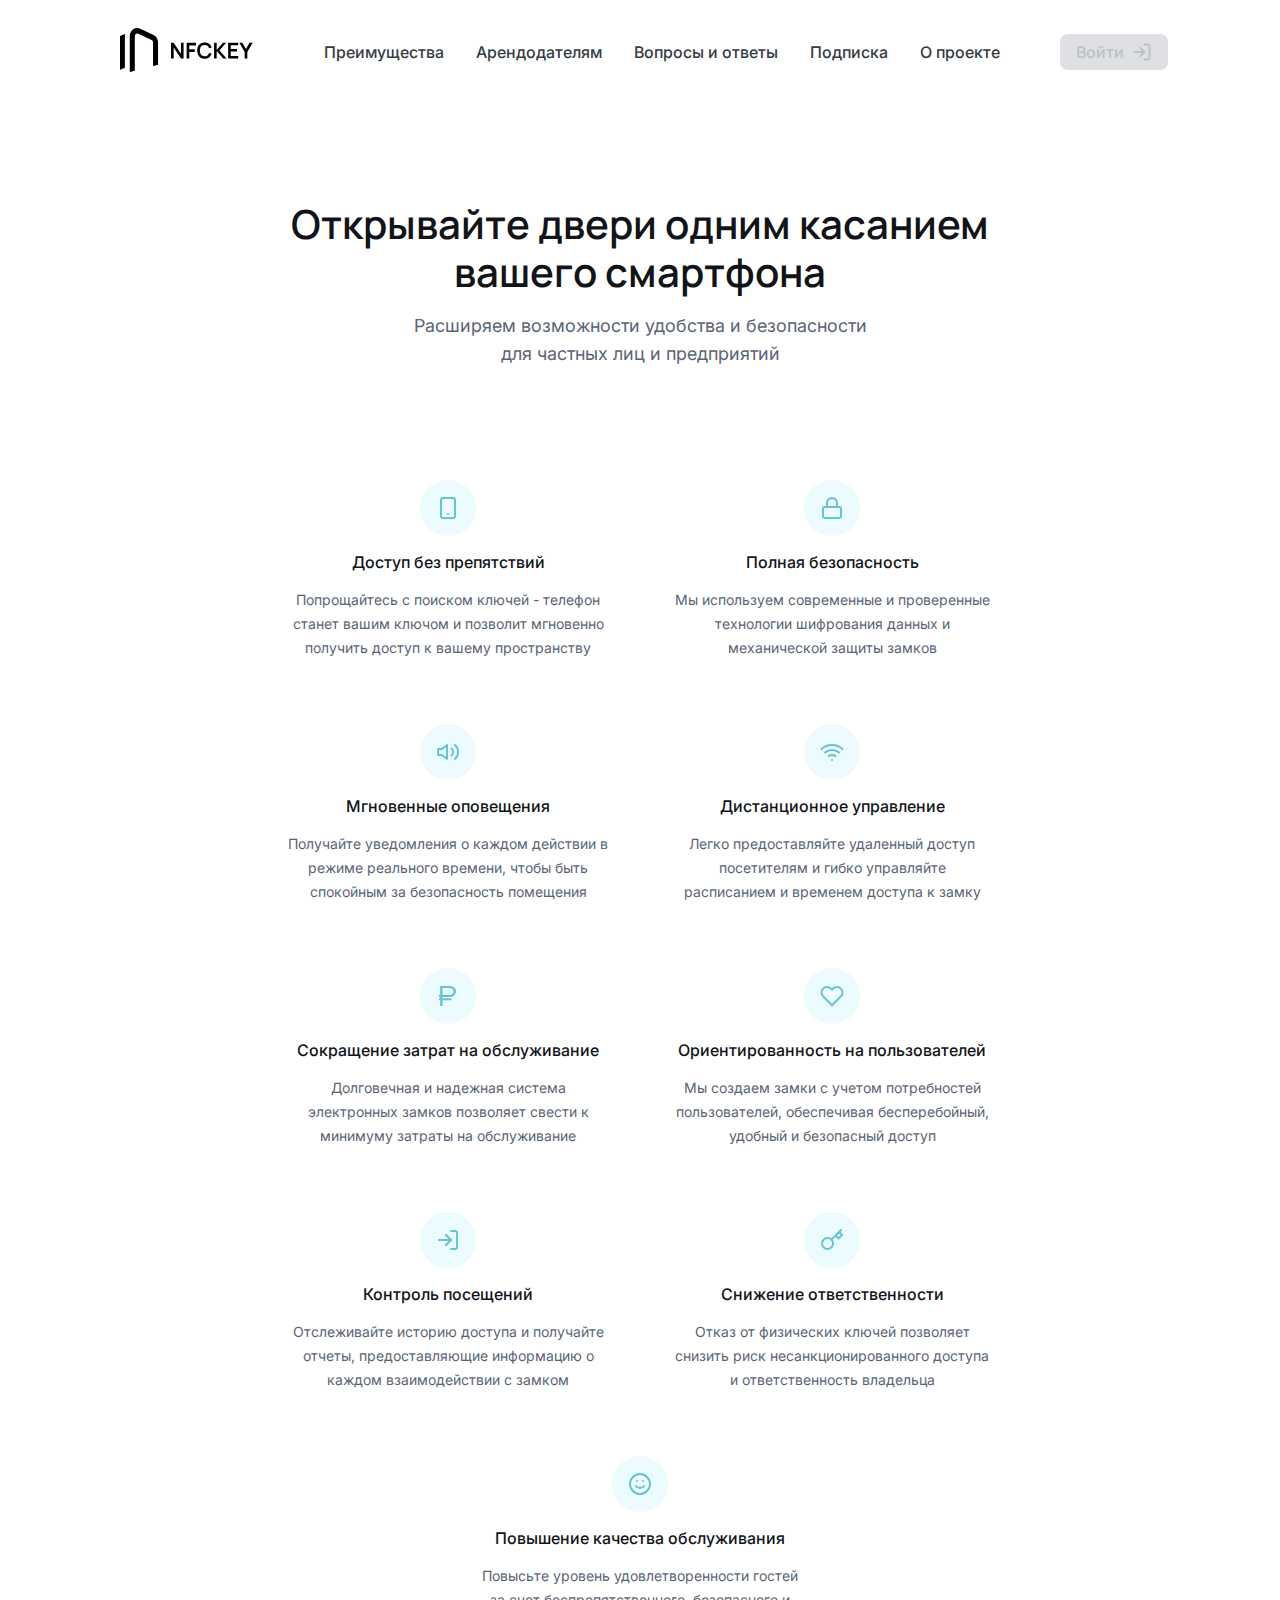
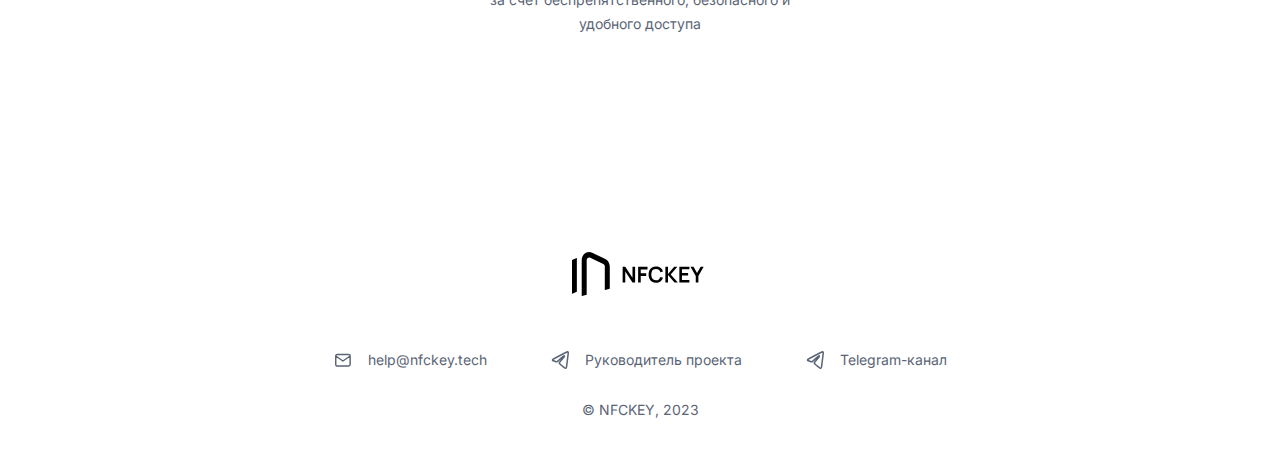
==== commit 5ba42755: "feat: :sparkles: update team page: add the team's vision and priorities" ====
--- a/advantages.html
+++ b/advantages.html
@@ -90,7 +90,7 @@
           </div>
           <div class="menu__link">
             <div class="menu__link__item">
-              <a href="./team.html" class="menu__link__item__text h50-16-medium">Наша команда</a>
+              <a href="./team.html" class="menu__link__item__text h50-16-medium">О проекте</a>
             </div>
           </div>
         </div>
--- a/css/style.css
+++ b/css/style.css
@@ -486,6 +486,10 @@
     text-align: center;
 }
 
+#priorities .advantage-column__content__text {
+    max-width: 352px;
+}
+
 .icon-big {
     display: flex;
     padding: 16px;
@@ -634,10 +638,6 @@
 
 .hiw-content__title {
     width: 496px;
-}
-
-.hiw-video-container {
-    
 }
 
 .hiw-video-container__video {
@@ -1283,11 +1283,31 @@
 /*                   TEAM                   */
 /* ---------------------------------------- */
 
+#team .container {
+    display: flex;
+    flex-direction: column;
+    align-items: center;
+    justify-content: center;
+    gap: 96px;
+}
+
 .team__column {
     display: flex;
     justify-content: center;
     align-items: center;
     gap: 64px;
+}
+
+.team__content {
+    display: flex;
+    max-width: 824px;
+    flex-direction: column;
+    align-items: center;
+    gap: 32px;
+}
+
+.team__content p {
+    text-align: center;
 }
 
 .team__avatar {
@@ -1387,6 +1407,7 @@
 }
 
 .testimonial__content__text {
+    max-width: 988px;
     align-self: stretch;
     color: var(--neutral-100);
     text-align: center;
--- a/css/adaptive.css
+++ b/css/adaptive.css
@@ -175,6 +175,11 @@
         flex-wrap: wrap;
     }
 
+    .team__content p {
+        font-size: 24px;
+        line-height: 32px;
+    }
+
     .cta__form {
         gap: 64px
     }
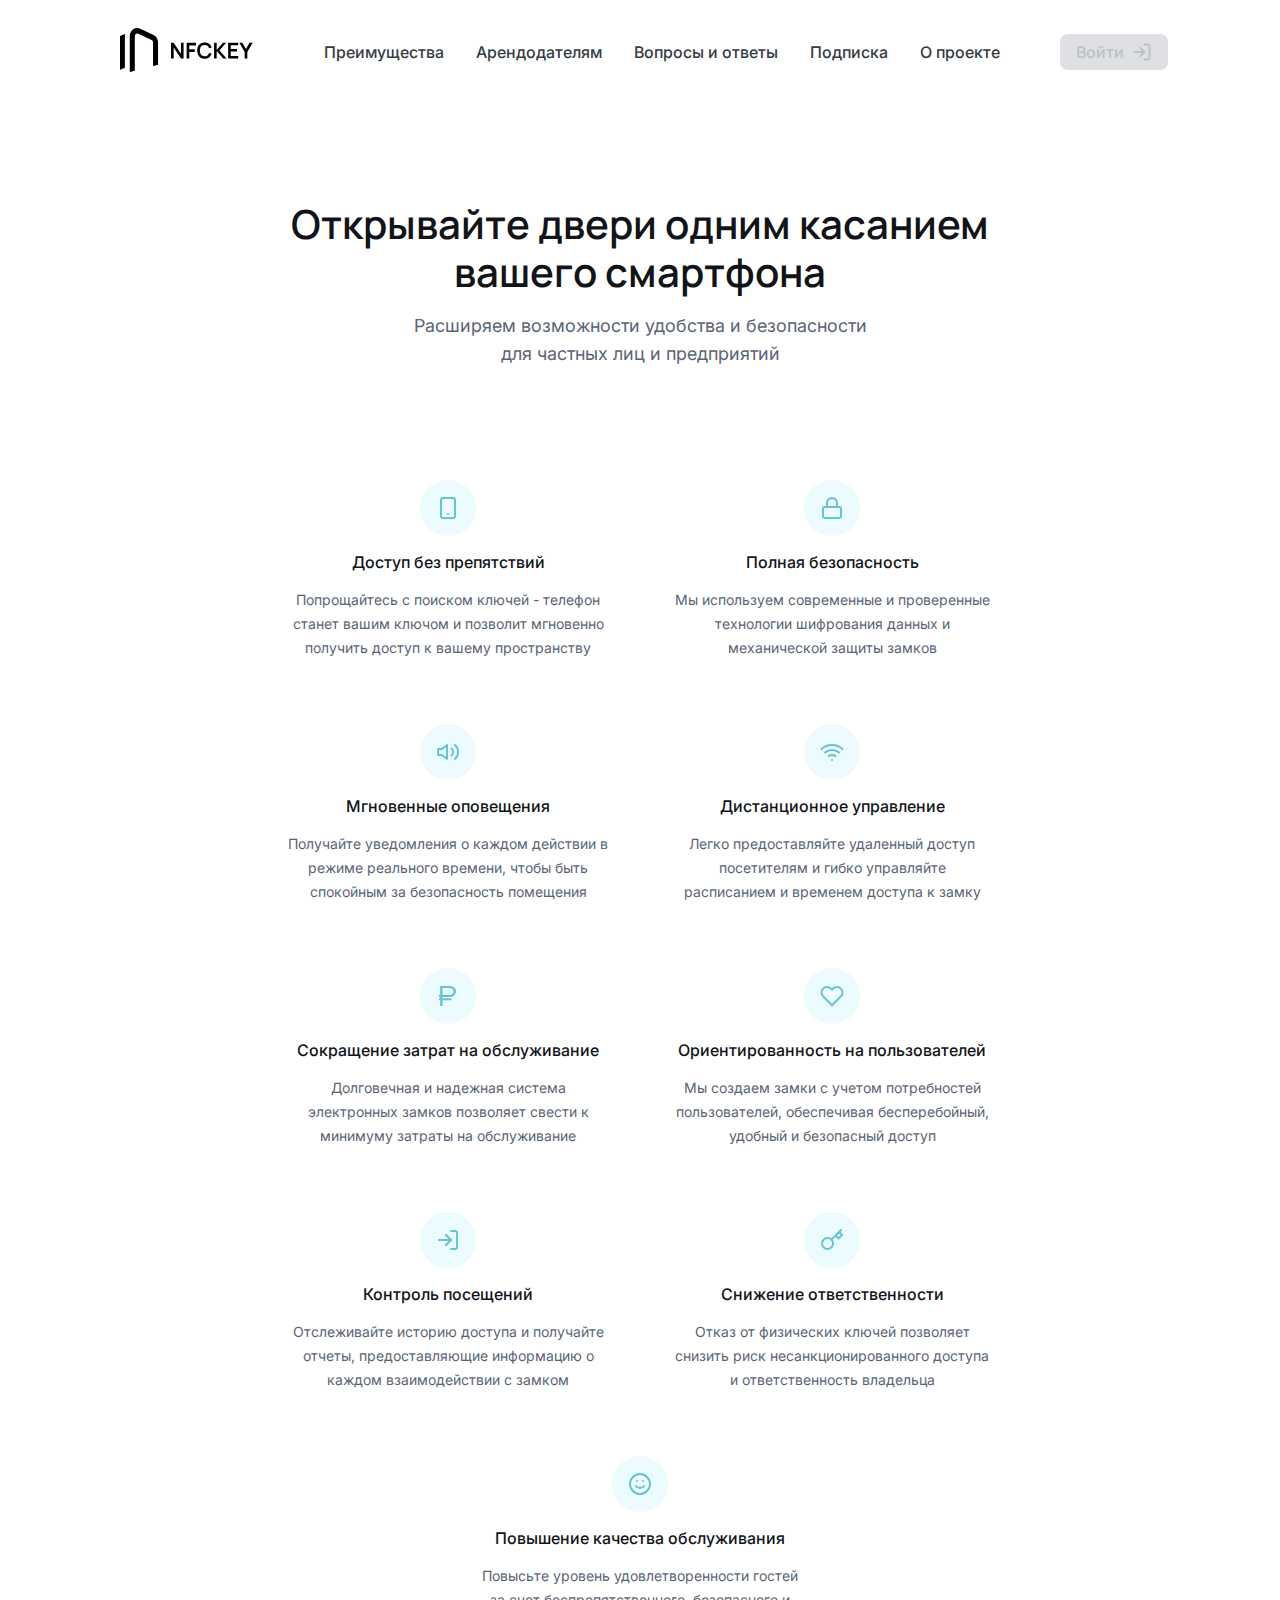
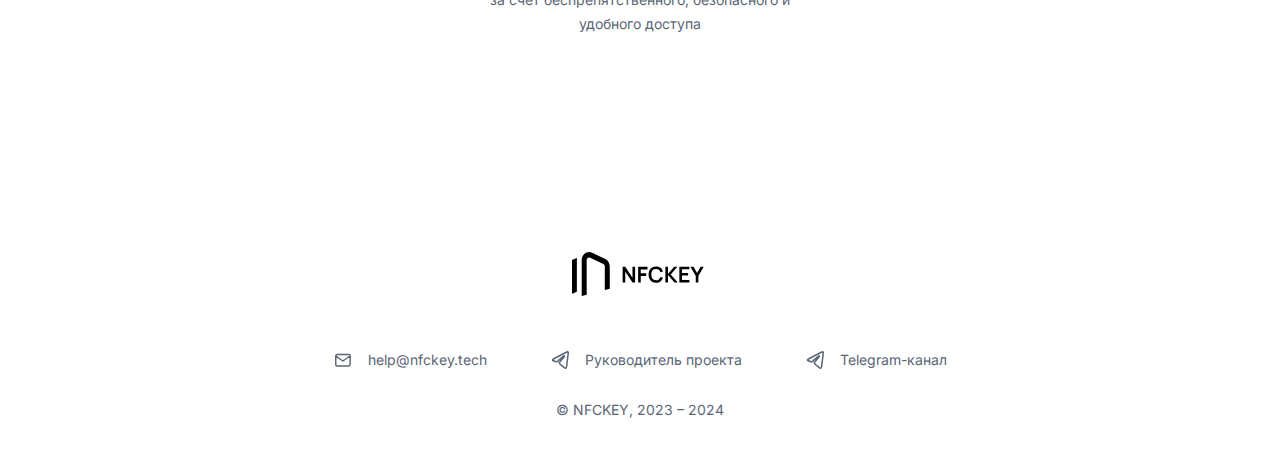
==== commit 41f51a53: "fix: :speech_balloon: update copyright date" ====
--- a/advantages.html
+++ b/advantages.html
@@ -244,7 +244,7 @@
               <a href="https://t.me/nfckey" class="footer-contacts__link para-xsmall-regular">Telegram-канал</a>
             </div>
           </div>
-          <p class="footer__copyright h25-14-regular">&copy; NFCKEY, 2023</p>
+          <p class="footer__copyright h25-14-regular">&copy; NFCKEY, 2023 – 2024</p>
         </div>
       </div>
     </div>
